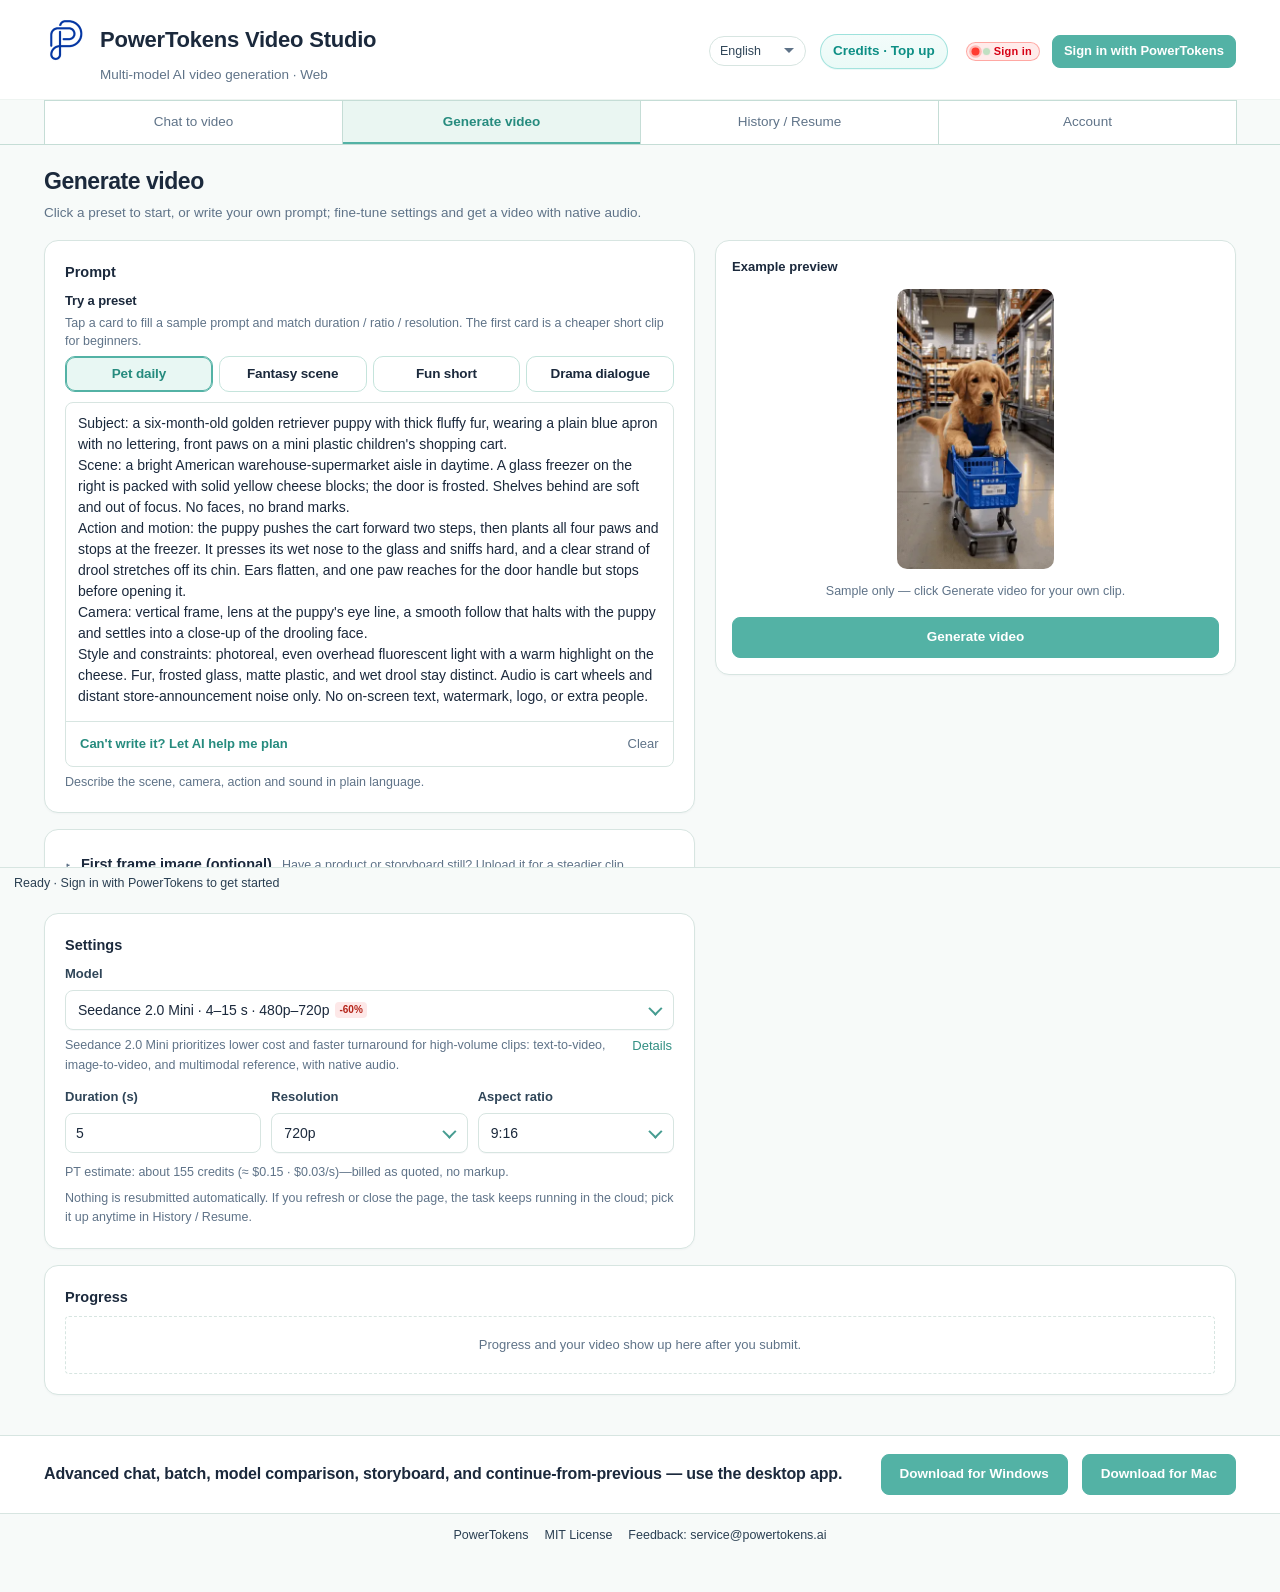
==== index.html @ 8c039199 "Bump the web app to 1.21 to match the desktop release. This release adds the Generate credit gate, i" ====
<!doctype html>
<html lang="zh-CN">
<head>
<meta charset="utf-8">
<meta name="viewport" content="width=device-width, initial-scale=1, viewport-fit=cover, interactive-widget=resizes-content">
<meta http-equiv="Content-Security-Policy" content="default-src 'self'; script-src 'self'; style-src 'self'; img-src 'self' data: blob: https:; media-src 'self' blob: https:; connect-src 'self' https:; object-src 'none'; base-uri 'self'; form-action 'none'">
<meta name="referrer" content="strict-origin-when-cross-origin">
<meta name="theme-color" content="#ffffff">
<meta name="mobile-web-app-capable" content="yes">
<meta name="apple-mobile-web-app-capable" content="yes">
<meta name="apple-mobile-web-app-title" content="Video Studio">
<meta name="description" content="Generate AI videos in your browser with Wan 3.0, Wan 3.0 Prime, Seedance 2.0, Seedance 2.0 Fast, Seedance 2.0 Mini, Seedance 2.5 and kling v3 via one PowerTokens API key. Works on phones and desktop.">
<title>PowerTokens Video Studio · Web</title>
<link rel="icon" type="image/png" href="assets/logo-88.png">
<link rel="apple-touch-icon" href="assets/icons/apple-touch-icon.png" sizes="180x180">
<link rel="manifest" href="manifest.webmanifest">
<link rel="stylesheet" href="css/style.css?v=20261125-1.21">
<link rel="preload" href="js/i18n.js?v=20261118-ime-i18n" as="script">
<link rel="preload" href="js/models.js?v=20261112-gen" as="script">
<link rel="preload" href="js/api.js?v=20261125-1.21" as="script">
<link rel="preload" href="js/utm.js?v=20261104-LoginGate" as="script">
<link rel="preload" href="js/oauth.js?v=20261106-DefaultChat" as="script">
<link rel="preload" href="js/chat-pilot.js?v=20261125-1.21" as="script">
<link rel="preload" href="js/app.js?v=20261125-1.21" as="script">
</head>
<body>
<noscript><div class="mock-banner">本页需要启用 JavaScript 才能生成视频。Please enable JavaScript.</div></noscript>
<div id="mock-banner" class="mock-banner" hidden data-i18n="mock_banner">模拟模式：不会调用真实接口，也不会扣费。</div>

<!-- Header: brand block (left) ↔ language + account cluster (right) for optical balance -->
<header class="app-header">
  <div class="header-bar">
    <div class="brand-block">
      <a class="brand" href="./">
        <img src="assets/logo-88.png" alt="" width="44" height="44">
        <span class="brand-name">PowerTokens Video Studio</span>
      </a>
      <p class="subtitle"><span data-i18n="subtitle">多模型 AI 视频生成 · 网页版</span></p>
    </div>
    <div class="header-toolbar">
      <div class="lang-switch" id="lang-switch" role="group" aria-label="Language"><select id="lang-select" aria-label="Language"></select></div>
      <div class="header-actions account-cluster">
        <div id="oauth-account" class="oauth-account" hidden>
          <span id="oauth-account-label" class="user-chip" title=""></span>
          <button type="button" id="oauth-logout" class="link link-small" data-i18n="oauth_logout">退出登录</button>
        </div>
        <a id="billing-chip" class="btn-credits credits-chip" href="https://powertokens.ai/zh-Hans/billing?utm_source=videostudio&utm_medium=web&utm_campaign=video-studio" target="_blank" rel="noopener" data-href="billing_url"><span id="billing-chip-text">积分充值</span></a>
        <span id="key-badge" class="key-status-pill is-bad header-key-pill" title="登录后自动填入 Key" aria-label="登录后自动填入 Key"><span class="key-status-dot key-status-dot-bad" aria-hidden="true"></span><span class="key-status-dot key-status-dot-ok" aria-hidden="true"></span><span id="key-badge-text" class="key-status-text">去登录</span></span>
        <button type="button" id="header-oauth-login" class="btn btn-accent btn-small" data-i18n="oauth_login">登录 PowerTokens</button>
      </div>
    </div>
  </div>
</header>

<nav class="tabs" aria-label="Tabs">
  <div class="tabs-inner" role="tablist">
    <button role="tab" type="button" data-tab="chat" aria-selected="false">
      <span class="tab-full" data-i18n="tab_chat">对话出片</span>
      <span class="tab-short" data-i18n="tab_chat_short">对话</span>
    </button>
    <button role="tab" type="button" data-tab="generate" class="active" aria-selected="true">
      <span class="tab-full" data-i18n="tab_generate">生成视频</span>
      <span class="tab-short" data-i18n="tab_generate_short">生成</span>
    </button>
    <button role="tab" type="button" data-tab="tasks">
      <span class="tab-full" data-i18n="tab_tasks">任务记录 / 恢复</span>
      <span class="tab-short" data-i18n="tab_tasks_short">任务</span>
      <span id="tasks-badge" class="badge-dot" hidden></span>
    </button>
    <button role="tab" type="button" data-tab="account">
      <span class="tab-full" data-i18n="tab_account">账号</span>
      <span class="tab-short" data-i18n="tab_account_short">账号</span>
    </button>
  </div>
</nav>

<main class="page">

  <!-- ============ 对话出片（试点） ============ -->
  <section id="panel-chat" class="panel panel-chat" role="tabpanel" hidden>
    <div class="chat-shell">
      <header class="chat-top">
        <div class="chat-top-main">
          <h1 class="chat-title" data-i18n="chat_title">对话出片</h1>
        </div>
        <button type="button" id="chat-reset" class="link link-small" data-i18n="chat_reset">重新开始</button>
      </header>
      <div class="chat-scroll">
        <div id="chat-thread" class="chat-thread" aria-live="polite"></div>
        <div id="chat-plan-mount" class="chat-plan-mount"></div>
        <p id="chat-status" class="chat-status muted small" hidden></p>
      </div>
      <div class="chat-dock">
        <div class="chat-composer">
          <textarea id="chat-input" rows="3" data-i18n-ph="chat_input_ph" placeholder="回复 PT，聊聊你想拍的画面…"></textarea>
          <button type="button" id="chat-send" class="btn btn-accent chat-send" data-i18n="chat_send">发送</button>
        </div>
      </div>
    </div>
  </section>

  <!-- ============ 生成视频 ============ -->
  <section id="panel-generate" class="panel" role="tabpanel">
    <div class="heading">
      <h1 data-i18n="gen_title">生成视频</h1>
      <p data-i18n="gen_desc">点预设直接开拍，或自己写描述；调整参数，生成带原生音效的视频。</p>
      <p id="chat-pilot-entry-wrap" class="chat-pilot-entry-wrap">
        <button type="button" id="chat-pilot-entry" class="btn btn-small chat-pilot-entry" hidden data-i18n="chat_entry_btn">试试对话出片（试点）</button>
      </p>
    </div>
    <div class="columns">
      <div class="col-left">
        <section class="card">
          <h3 class="card-title"><label for="gen-prompt" data-i18n="prompt_card">视频描述</label></h3>
          <div class="examples" id="gen-examples">
            <div class="examples-head">
              <p class="examples-label" data-i18n="examples_label">试试预设</p>
              <p class="examples-hint" data-i18n="examples_hint">点卡片填入示例提示词，并自动对齐时长 / 比例 / 分辨率。默认是更省积分的短片预设。</p>
            </div>
            <div class="example-chips" id="gen-example-chips" role="group" aria-label="Examples"></div>
          </div>
          <div id="gen-preview-mobile"><section id="gen-preset-preview" class="card" hidden></section></div>
          <p id="ai-plan-notice" class="ai-plan-notice" role="status" hidden data-i18n="ai_plan_notice"></p>
          <div class="gen-prompt-field">
            <textarea id="gen-prompt" rows="10" data-i18n-ph="prompt_placeholder" placeholder="例如：清晨的海边咖啡馆，镜头缓缓推近一杯拿铁，窗外海浪声，柔和暖光。"></textarea>
            <div class="ai-plan-action">
              <button type="button" id="gen-ai-plan" class="btn btn-small" data-i18n="ai_plan_button">不会写？让 AI 帮我构思</button>
              <button type="button" id="gen-prompt-clear" class="btn prompt-clear" data-i18n="prompt_clear">清空</button>
            </div>
          </div>
          <p class="muted small" data-i18n="prompt_desc">用自然语言描述画面、镜头、动作与声音。</p>
        </section>

        <details class="card ff-card-details" id="gen-ff-card">
          <summary class="ff-card-summary">
            <span class="onboard-chevron" aria-hidden="true">▸</span>
            <span class="card-title" data-i18n="first_frame_label">首帧图片（可选）</span>
            <span class="muted small ff-card-hint" data-i18n="first_frame_tip">有产品图/分镜图？上传后更稳。</span>
          </summary>
          <p class="muted small" id="gen-ff-tip" hidden data-i18n="first_frame_tip">有产品图/分镜图？上传后更稳。</p>
          <p class="muted small" id="gen-ff-unsupported" hidden data-i18n="first_frame_unsupported">当前模型仅支持文生视频，不使用首帧图片。</p>
          <div id="gen-ff-controls">
            <div class="ff-local">
              <label class="btn btn-small" for="gen-ff-file"><span data-i18n="first_frame_pick">选择本地图片</span></label>
              <input type="file" id="gen-ff-file" accept="image/*" class="sr-only">
              <div id="gen-ff-preview" class="ff-preview" hidden>
                <img id="gen-ff-img" alt="">
                <span id="gen-ff-info" class="muted small"></span>
                <button type="button" class="link" id="gen-ff-remove" data-i18n="first_frame_remove">移除图片</button>
              </div>
            </div>
            <details class="ff-url-details" id="gen-ff-url-details">
              <summary class="muted small" data-i18n="first_frame_url_summary">或粘贴公网图片链接</summary>
              <label class="field-label sr-only" for="gen-ff-url" data-i18n="media_first_frame">首帧图片</label>
              <input type="url" id="gen-ff-url" inputmode="url" autocomplete="off" data-i18n-ph="first_frame_url_ph" placeholder="https://… 公网图片链接">
            </details>
            <p id="gen-ff-note" class="badge badge-block badge-warn" hidden data-i18n="first_frame_wan_note">Wan 文档要求公网图片链接；本地图片会以内嵌图片提交，尚未用真实 Key 验证，失败时请改用公网链接。</p>
            <p id="gen-ff-error" class="error" hidden></p>
          </div>
        </details>

        <section class="card">
          <h3 class="card-title" data-i18n="params_card">生成参数</h3>
          <label class="field-label" for="gen-model" data-i18n="param_model">模型</label>
          <select id="gen-model"></select>
          <div class="model-desc-row">
            <span id="gen-model-desc" class="muted small"></span>
            <button type="button" class="link" id="gen-model-details">详情</button>
          </div>
          <div id="gen-model-full" class="model-full muted small" hidden></div>
          <p id="gen-notice" class="badge badge-block" hidden></p>
          <div class="fields">
            <div class="field">
              <label class="field-label" for="gen-duration" data-i18n="param_duration">时长（秒）</label>
              <input type="number" id="gen-duration" inputmode="numeric" min="2" max="30" step="1" value="5">
            </div>
            <div class="field">
              <label class="field-label" for="gen-res" data-i18n="param_resolution">分辨率</label>
              <select id="gen-res"></select>
            </div>
            <div class="field">
              <label class="field-label" for="gen-ratio" data-i18n="param_ratio">画面比例</label>
              <select id="gen-ratio"></select>
            </div>
          </div>
          <p id="gen-cost" class="muted small cost"></p>

          <p id="gen-error" class="error" hidden></p>
          <p class="muted small" data-i18n="cloud_note">提交后不会自动重复提交；刷新或关闭页面，任务仍在云端继续，可在「任务记录 / 恢复」里找回。</p>
        </section>
      </div>

      <div class="col-right">
        <div class="col-right-stack">
          <aside id="gen-insufficient" class="gen-insufficient" hidden role="status"><strong data-i18n="credits_insufficient">积分不足 · 去充值</strong><p id="gen-insufficient-body"></p><p id="gen-insufficient-suggest"></p><button type="button" id="gen-insufficient-topup" class="btn" data-i18n="credits_insufficient">积分不足 · 去充值</button></aside>
          <div class="gen-sticky-bar" id="gen-sticky-bar">
            <div class="gen-sticky-inner">
              <div class="actions gen-primary-actions">
                <button type="button" id="gen-submit" class="btn btn-accent" data-i18n="generate_btn">生成视频</button>
                <button type="button" id="gen-stop" class="btn" data-i18n="stop_btn" hidden disabled>停止等待</button>
              </div>
            </div>
          </div>
          <div id="gen-preview-desktop"></div>
        </div>
      </div>
    </div>

    <section class="card" id="progress-card">
      <h3 class="card-title" data-i18n="progress_card">任务进度</h3>
      <div id="gen-result"><p class="empty" data-i18n="result_empty">提交后，进度和视频会显示在这里。</p></div>
    </section>
  </section>

  <!-- ============ 任务记录 / 恢复 ============ -->
  <section id="panel-tasks" class="panel" role="tabpanel" hidden>
    <div class="heading">
      <h1 data-i18n="history_title">任务记录 / 恢复</h1>
      <p data-i18n="history_desc">继续查询原任务并下载，不会提交新生成任务。任务 ID 保存在这个浏览器里，刷新页面会自动接着查询。</p>
    </div>
    <section class="card">
      <h3 class="card-title" data-i18n="history_card">任务记录</h3>
      <p id="spend-line" class="spend-line" hidden><span id="spend-text"></span> <button type="button" class="link link-small" id="spend-reset" data-i18n="spend_reset">清零</button></p>
      <div id="tasks-list" class="task-list"></div>
      <div class="actions">
        <button type="button" class="btn" id="tasks-refresh" data-i18n="refresh">刷新</button>
        <button type="button" class="btn" id="tasks-copy" data-i18n="copy_all_ids">复制全部 ID</button>
        <button type="button" class="btn" id="tasks-clear" data-i18n="clear_done">清除已完成</button>
      </div>
    </section>
    <section class="card">
      <h3 class="card-title" data-i18n="manual_card">恢复其他任务</h3>
      <p class="muted" data-i18n="manual_card_desc">在 PowerTokens 后台找到任务 ID 后，可以在这里继续查询和下载。需使用提交该任务的 Key。</p>
      <div class="manual">
        <select id="manual-kind" aria-label="Task type"></select>
        <input type="text" id="manual-id" autocomplete="off" spellcheck="false" data-i18n-ph="manual_task_ph" placeholder="任务 ID">
        <button type="button" class="btn btn-accent" id="manual-btn" data-i18n="manual_btn">查询 / 下载</button>
      </div>
      <p id="manual-error" class="error" hidden></p>
    </section>
  </section>

  <!-- ============ Account / advanced key ============ -->
  <section id="panel-account" class="panel" role="tabpanel" hidden>
    <div class="heading">
      <h1 data-i18n="account_title">账号</h1>
      <p data-i18n="account_desc">登录后自动填入默认 Key 与积分。已有 sk- Key 或多 Key 用户，可在下方高级区粘贴进本浏览器。</p>
    </div>
    <div class="columns">
      <div class="col-left">
        <section class="card account-card">
          <h3 class="card-title" data-i18n="account_card">登录状态</h3>
          <p id="oauth-status" class="account-status muted" hidden></p>
          <p id="oauth-error" class="error" hidden></p>
          <div class="account-actions">
            <button type="button" class="btn btn-accent" id="oauth-login-btn" data-i18n="oauth_login">登录 PowerTokens</button>
            <button type="button" class="link link-small" id="oauth-logout-btn" data-i18n="oauth_logout" hidden>退出登录</button>
          </div>
          <hr>
          <p class="badge" data-i18n="browser_badge">仅保存在这个浏览器</p>
          <p class="muted" data-i18n="key_privacy">Key 保存在这个浏览器的本地存储（localStorage）里，只会发送到 api.powertokens.ai，不经过任何其他服务器。在公用设备上用完请点对应 Key 的「忘记」。</p>
          <p class="muted" data-i18n="no_repeat_key_note">任务已提交、网络超时或提交结果不明确时，不会自动重复生成。</p>
          <p class="muted"><a class="link" href="mailto:service@powertokens.ai" data-i18n="footer_feedback">反馈: service@powertokens.ai</a></p>
        </section>
      </div>
      <div class="col-right">
        <section class="card key-pool-card">
          <h3 class="card-title" data-i18n="pool_card">高级 · Key 池</h3>
          <p class="muted" data-i18n="pool_card_desc">已经有自己的 sk- Key，或需要多把 Key 切换时，在这里粘贴进池子。新手登录左侧即可，不必使用本区。</p>
          <p id="key-status" class="badge badge-block badge-bad" role="status" hidden></p>
          <ul id="key-pool-list" class="key-pool-list" hidden></ul>
          <details class="key-advanced-details" id="key-advanced-details">
            <summary class="key-advanced-summary">
              <span class="onboard-chevron" aria-hidden="true">▸</span>
              <span data-i18n="pool_advanced_summary">粘贴自己的 API Key</span>
            </summary>
            <div class="key-pool-add">
              <p class="muted small" data-i18n="pool_advanced_help">适用场景：官网已创建多把 Key、团队共用机、或暂时只用现有 Key 而不登录。粘贴后点「校验并保存」；通过才会写入本浏览器。</p>
              <label class="field-label" for="key-input" data-i18n="pool_add_label">粘贴 API Key（sk-…）</label>
              <div class="key-row">
                <input type="password" id="key-input" autocomplete="off" autocapitalize="off" spellcheck="false" data-i18n-ph="key_ph" placeholder="粘贴 Key（sk-…）">
                <label class="check"><input type="checkbox" id="key-show"> <span data-i18n="key_show">显示</span></label>
              </div>
              <p class="muted small" data-i18n="paste_hint">校验通过后 Key 只存在这个浏览器里；无效 Key 不会写入。</p>
              <div class="actions">
                <button type="button" class="btn btn-accent" id="key-save" data-i18n="key_verify">校验并保存</button>
                <a href="https://powertokens.ai/zh-Hans/api-keys?utm_source=videostudio&amp;utm_medium=web&amp;utm_campaign=video-studio" class="link" target="_blank" rel="noopener" data-href="signup_url" data-i18n="key_quota_tip_btn">管理额度和有效期 →</a>
              </div>
              <p id="key-error" class="error" hidden></p>
            </div>
          </details>
        </section>
      </div>
    </div>
  </section>
</main>

<aside class="desktop-cta" id="web-bottom-cta" aria-labelledby="web-bottom-desktop-title">
  <div class="desktop-cta-inner" id="web-bottom-desktop">
    <div class="desktop-cta-copy">
      <p class="desktop-cta-title" id="web-bottom-desktop-title" data-i18n="desktop_cta_title">高阶对话、批量、模型对比、分镜、接上一段，用桌面版。</p>
    </div>
    <div class="desktop-cta-actions">
      <a href="https://github.com/PowerTokens/video-studio/releases/latest/download/PowerTokensVideoStudio.exe" class="btn btn-accent" id="desktop-download-windows" data-i18n="desktop_cta_windows">下载 Windows 版</a>
      <a href="https://github.com/PowerTokens/video-studio/releases/latest/download/PowerTokensVideoStudio-macOS-arm64.dmg" class="btn btn-accent" id="desktop-download-mac" data-i18n="desktop_cta_mac">下载 Mac 版</a>
    </div>
  </div>
  <div class="desktop-cta-inner phone-cta" id="web-bottom-phone" hidden>
    <button type="button" class="btn btn-accent" id="phone-add-home-btn" data-i18n="phone_cta_btn">添加到手机桌面</button>
  </div>
</aside>

<footer class="footer">
  <span><a href="https://powertokens.ai/zh-Hans?utm_source=videostudio&amp;utm_medium=web&amp;utm_campaign=video-studio" id="footer-site" target="_blank" rel="noopener" data-href="site_url">PowerTokens</a></span>
  <span><a href="LICENSE" target="_blank" rel="noopener" data-i18n="footer_license">MIT 许可证</a></span>
  <span><a href="mailto:service@powertokens.ai" data-i18n="footer_feedback">反馈: service@powertokens.ai</a></span>
</footer>

<div id="statusbar" class="statusbar" role="status">就绪 · 登录 PowerTokens 即可开始</div>
<div id="toast" class="toast" role="status" aria-live="polite" hidden></div>

<div id="pwa-install-root">
  <div id="pwa-install-banner" class="pwa-install-banner" hidden role="region" aria-labelledby="pwa-install-banner-title">
    <img class="pwa-install-banner-icon" src="assets/icons/icon-192.png" width="40" height="40" alt="">
    <div class="pwa-install-banner-copy">
      <p id="pwa-install-banner-title" class="pwa-install-banner-title" data-i18n="pwa_banner_title">添加到手机桌面</p>
      <p class="pwa-install-banner-sub" data-i18n="pwa_banner_sub">下次点开图标，直接开始创作</p>
    </div>
    <button type="button" id="pwa-install-cta" class="btn btn-accent btn-small pwa-install-cta" data-i18n="pwa_banner_cta">添加</button>
    <button type="button" id="pwa-install-close" class="pwa-install-close">
      <span class="sr-only" data-i18n="pwa_banner_close">关闭</span>
      <span aria-hidden="true">×</span>
    </button>
  </div>

  <div id="pwa-install-overlay" class="pwa-install-overlay" hidden>
    <div id="pwa-install-sheet" class="pwa-install-sheet" role="dialog" aria-modal="true" aria-labelledby="pwa-install-sheet-title" tabindex="-1">
      <div class="pwa-install-handle" aria-hidden="true"></div>

      <div data-pwa-sheet="ios-safari">
        <h2 id="pwa-install-sheet-title" class="pwa-install-sheet-title" data-i18n="pwa_ios_title">把 Video Studio 放到桌面</h2>
        <p class="pwa-install-sheet-intro" data-i18n="pwa_ios_intro">请在 Safari 里完成下面两步。这是使用说明，网页无法直接弹出系统安装框。</p>
        <ol class="pwa-install-steps">
          <li class="pwa-install-step">
            <span class="pwa-install-step-num">1</span>
            <div class="pwa-install-step-text">
              <p class="pwa-install-step-title">
                <span class="pwa-ico" aria-hidden="true"><svg viewBox="0 0 24 24" fill="none" stroke="currentColor" stroke-width="2" stroke-linecap="round" stroke-linejoin="round"><path d="M12 4v11"/><path d="M8 8l4-4 4 4"/><path d="M6 13v5a2 2 0 0 0 2 2h8a2 2 0 0 0 2-2v-5"/></svg></span>
                <span data-i18n="pwa_ios_step1_title">点底栏的「分享」按钮</span>
              </p>
              <p class="pwa-install-step-body" data-i18n="pwa_ios_step1_body">就是 Safari 工具栏里那个方框上箭头的图标。</p>
            </div>
          </li>
          <li class="pwa-install-step">
            <span class="pwa-install-step-num">2</span>
            <div class="pwa-install-step-text">
              <p class="pwa-install-step-title">
                <span class="pwa-ico" aria-hidden="true"><svg viewBox="0 0 24 24" fill="none" stroke="currentColor" stroke-width="2" stroke-linecap="round" stroke-linejoin="round"><rect x="4" y="4" width="16" height="16" rx="3"/><path d="M12 8v8M8 12h8"/></svg></span>
                <span data-i18n="pwa_ios_step2_title">在菜单里选择「添加到主屏幕」</span>
              </p>
              <p class="pwa-install-step-body" data-i18n="pwa_ios_step2_body">再点添加即可。系统菜单需你在 Safari 中亲自完成。</p>
            </div>
          </li>
        </ol>
        <button type="button" class="btn btn-accent" data-pwa-gotit data-i18n="pwa_ios_gotit">知道了</button>
      </div>

      <div data-pwa-sheet="ios-other" hidden>
        <h2 id="pwa-install-sheet-title-other" class="pwa-install-sheet-title" data-i18n="pwa_ios_other_title">请用 Safari 打开</h2>
        <p class="pwa-install-sheet-intro" data-i18n="pwa_ios_other_body">iPhone 只能在 Safari 里添加到主屏幕。请用 Safari 打开本页，再点分享 → 添加到主屏幕。当前浏览器无法代为完成。</p>
        <button type="button" class="btn btn-accent" data-pwa-gotit data-i18n="pwa_ios_other_gotit">知道了</button>
      </div>

      <div data-pwa-sheet="android-menu" hidden>
        <h2 id="pwa-install-sheet-title-android" class="pwa-install-sheet-title" data-i18n="pwa_android_menu_title">添加到手机桌面</h2>
        <div class="pwa-install-product">
          <img src="assets/icons/icon-192.png" width="52" height="52" alt="">
          <div>
            <p class="pwa-install-product-name">PowerTokens Video Studio</p>
            <p class="pwa-install-product-kicker" data-i18n="pwa_product_kicker">网页应用</p>
          </div>
        </div>
        <p class="pwa-install-sheet-intro" data-i18n="pwa_android_menu_body">请打开浏览器菜单，选择「添加到主屏幕」或「安装应用」。本页无法直接调出系统确认。</p>
        <button type="button" class="btn btn-accent" data-pwa-gotit data-i18n="pwa_android_menu_gotit">知道了</button>
      </div>
    </div>
  </div>
</div>

<script src="js/i18n.js?v=20261118-ime-i18n"></script>
<!-- Language packs are loaded on demand by the catalog in i18n.js. -->
<script src="js/analytics-config.js?v=20261125-1.21"></script>
<script src="js/analytics.js?v=20261125-1.21"></script>
<script src="js/models.js?v=20261112-gen"></script>
<script src="js/api.js?v=20261125-1.21"></script>
<script src="js/utm.js?v=20261104-LoginGate"></script>
<script src="js/oauth.js?v=20261112-1.17"></script>
  <script src="js/payment-packages.js?v=20261113-packages2"></script>
  <script src="js/payment-copy.js?v=20261113-pay"></script>
  <script src="js/payment.js?v=20261120-outcomes"></script>
<script src="js/chat-pilot.js?v=20261125-1.21"></script>
<script src="js/app.js?v=20261125-1.21"></script>
<script src="js/pwa-install.js?v=20261112-cta"></script>
<script src="js/chat-layout.js?v=20261112-chat2"></script>
</body>
</html>
---- css/style.css ----
/*
 * PowerTokens Video Studio · Web
 * Visual language follows the desktop app (studio_ui.py): page #f5f7fb, white cards with a #dfe7ee
 * outline and 14px radius, ink #1b293c, muted #708194, teal accent #53b2a5 on pale #eaf6f2.
 * Mobile-first; the desktop two-column layout (2:1) starts at 1000px like studio_ui.Columns.
 */
:root {
  --page: #f7faf9;
  --white: #ffffff;
  --ink: #1b293c;
  --ink-2: #2f4558;
  --muted: #5f7388;
  --line: #d7e5e1;
  --accent: #53b2a5;
  --accent-active: #419f92;
  --accent-pressed: #348f83;
  --accent-text: #268b7e;
  --accent-link: #328f83;
  --pale: #eaf6f2;
  --hover: #edf7f4;
  --pressed: #deeee9;
  --btn-text: #2a3f52;
  --disabled-bg: #f3faf7;
  --disabled-text: #7a9099;
  --warn: #8a5a00;
  --warn-soft: #fff5e0;
  --bad: #b23b2e;
  --bad-soft: #fdecea;
  --radius: 14px;
  --font: "Microsoft YaHei UI", "PingFang SC", -apple-system, BlinkMacSystemFont, "Segoe UI", "Hiragino Sans GB", "Noto Sans CJK SC", "Noto Sans SC", Roboto, Arial, sans-serif;
}

* { box-sizing: border-box; }
html { -webkit-text-size-adjust: 100%; color-scheme: light; }
body {
  margin: 0; font-family: var(--font); font-size: 14px; line-height: 1.55;
  color: var(--ink); background: var(--page); min-height: 100vh; display: flex; flex-direction: column;
}
/* English pages: Latin fonts first so quotes, apostrophes and middle dots don't take full-width CJK glyphs. */
html:lang(en) body, html:lang(en) textarea, html:lang(en) input, html:lang(en) select, html:lang(en) button,
html:lang(es) body, html:lang(es) textarea, html:lang(es) input, html:lang(es) select, html:lang(es) button,
html:lang(pt) body, html:lang(pt) textarea, html:lang(pt) input, html:lang(pt) select, html:lang(pt) button {
  font-family: -apple-system, BlinkMacSystemFont, "Segoe UI", Roboto, "Helvetica Neue", Arial, "Microsoft YaHei UI", "PingFang SC", "Noto Sans CJK SC", sans-serif;
}
a { color: var(--accent-link); text-decoration: none; }
a:hover { text-decoration: underline; }
[hidden] { display: none !important; }
.sr-only { position: absolute; width: 1px; height: 1px; overflow: hidden; clip: rect(0 0 0 0); white-space: nowrap; border: 0; padding: 0; margin: -1px; }
hr { border: 0; border-top: 1px solid var(--line); margin: 14px 0; }
p { margin: 0; }
.mock-banner { background: #fff1c2; color: #6b4e00; text-align: center; font-size: 13px; padding: 6px 12px; }

/* ---------- header: brand block (left) ↔ toolbar (right), shared gutters ---------- */
.app-header { background: var(--white); padding: calc(12px + env(safe-area-inset-top)) 0 12px; border-bottom: 1px solid #eef4f1; }
.header-bar, .header-row {
  width: 100%; max-width: 1240px; margin: 0 auto; padding: 0 12px;
  display: flex; align-items: center; justify-content: space-between; gap: 12px 20px;
}
.header-bar { align-items: flex-start; flex-wrap: wrap; }
.brand-block {
  display: flex; flex-direction: column; align-items: flex-start; gap: 4px;
  min-width: 0; flex: 1 1 220px;
}
.brand { display: flex; align-items: center; gap: 10px; color: var(--ink); min-width: 0; max-width: 100%; }
.brand:hover { text-decoration: none; }
.brand img { width: 32px; height: 32px; flex: none; }
.brand-name { font-weight: 700; font-size: 15px; letter-spacing: -.01em; white-space: nowrap; overflow: hidden; text-overflow: ellipsis; }
.subtitle {
  color: var(--muted); font-size: 12.5px; margin: 0; line-height: 1.4;
  padding-left: 42px; /* align under brand name beside 32px logo + gap */
}
.subtitle .link { font-size: 12.5px; padding: 0 2px; }
.header-toolbar {
  display: flex; flex-wrap: wrap; align-items: center; justify-content: flex-end;
  gap: 8px 12px; flex: 1 1 260px; min-width: 0;
}
.header-actions { display: flex; flex-wrap: wrap; align-items: center; gap: 6px 10px; justify-content: flex-end; }
/* legacy two-row helpers kept for any residual markup */
.sub-row { margin-top: 6px; flex-wrap: wrap; row-gap: 6px; }

/* ---------- Account cluster (align PowerTokens console: name chip + credits pill) ---------- */
.account-cluster { gap: 8px 10px; }
.oauth-account {
  display: flex; align-items: center; gap: 8px; flex-wrap: wrap;
  max-width: 100%;
}
.account-cluster .oauth-account:not([hidden]) {
  /* Let name chip + logout sit in the same flex row as credits/pill */
  display: contents;
}
.account-cluster .oauth-account .user-chip { order: 1; }
.account-cluster .credits-chip, .account-cluster .btn-credits { order: 2; }
.account-cluster .header-key-pill { order: 3; }
.account-cluster #oauth-logout { order: 4; }
.account-cluster #header-oauth-login { order: 5; }
.user-chip, .oauth-account-label {
  display: inline-flex; align-items: center;
  font-size: 12.5px; font-weight: 600; color: var(--ink-2);
  background: #f3f7f6; border: 1px solid #d5e4df; border-radius: 999px;
  padding: 5px 12px; max-width: 200px; overflow: hidden; text-overflow: ellipsis; white-space: nowrap;
}
.account-card .account-status { margin: 0 0 10px; font-size: 13.5px; line-height: 1.45; }
.account-card .account-actions { display: flex; flex-wrap: wrap; align-items: center; gap: 10px 14px; margin-bottom: 4px; }
.header-key-pill { margin-left: 0; }
.oauth-login-card .btn-block + .btn-block { margin-top: 8px; }
.oauth-login-card--hero {
  border-color: #b9ddd4;
  background: linear-gradient(180deg, #f7fcfa 0%, #fff 55%);
  box-shadow: 0 1px 0 rgba(83, 178, 165, .08);
}
.badge-soft {
  display: inline-block;
  margin: 0 0 8px;
  padding: 3px 8px;
  border-radius: 999px;
  border: 1px solid #c9e4dc;
  background: #eef8f4;
  color: var(--accent-text);
  font-size: 12px;
  font-weight: 600;
}

.top-actions { display: flex; align-items: center; gap: 4px; flex: none; }
.lang-switch { display: flex; flex: none; align-items: center; margin-right: 2px; }
.lang-switch select,
.lang-switch #lang-select {
  font: inherit;
  font-size: 12.5px;
  line-height: 1.3;
  border: 1px solid var(--line);
  color: var(--ink-2);
  /* Avoid `background` shorthand fighting the custom chevron / native arrow. */
  background-color: var(--white);
  background-image: url("data:image/svg+xml,%3Csvg xmlns='http://www.w3.org/2000/svg' width='12' height='8' viewBox='0 0 12 8'%3E%3Cpath fill='%235f7388' d='M1 1l5 5 5-5'/%3E%3C/svg%3E");
  background-repeat: no-repeat;
  background-position: right 10px center;
  background-size: 12px 8px;
  padding: 5px 28px 5px 10px;
  cursor: pointer;
  border-radius: 999px;
  appearance: none;
  -webkit-appearance: none;
  -moz-appearance: none;
  max-width: 9.5rem;
  min-width: 5.5rem;
  min-height: 30px;
  color-scheme: light;
  accent-color: transparent;
  box-shadow: none;
}
.lang-switch select::-ms-expand { display: none; }
.lang-switch select option {
  background-color: #ffffff;
  color: var(--ink);
}
.lang-switch select:hover,
.lang-switch select:focus,
.lang-switch select:focus-visible,
.lang-switch select:active {
  border-color: #b9ddd4;
  outline: none;
  /* Override global `select:focus` teal ring so native highlight does not look like a filled pill. */
  box-shadow: none;
  background-color: var(--white);
  color: var(--ink-2);
  background-image: url("data:image/svg+xml,%3Csvg xmlns='http://www.w3.org/2000/svg' width='12' height='8' viewBox='0 0 12 8'%3E%3Cpath fill='%235f7388' d='M1 1l5 5 5-5'/%3E%3C/svg%3E");
  background-repeat: no-repeat;
  background-position: right 10px center;
  background-size: 12px 8px;
}

.badge {
  display: inline-block; background: var(--pale); color: var(--accent-text); padding: 6px 12px; font-size: 13px;
  border-radius: 8px; border: 1px solid #cfe6df; font-family: inherit; line-height: 1.4; font-weight: 600;
}
.badge-btn { cursor: pointer; font-size: 12.5px; padding: 5px 10px; }
.badge-btn:hover { background: var(--pressed); }
.badge-block { display: block; margin-top: 10px; }
.badge-warn { background: var(--warn-soft); color: var(--warn); }
.badge-bad {
  background: #ffe8e6; color: #ff3b30; border-color: #ffc9c4; font-weight: 600;
}
.link {
  font: inherit; font-size: 13px; color: var(--accent-link); background: none; border: 0; padding: 4px 2px; cursor: pointer;
  text-decoration: none; white-space: nowrap;
}
.link:hover { text-decoration: underline; }
.link-small { font-size: 12px; padding: 0 2px; }
.btn-credits, .credits-chip {
  display: inline-flex; align-items: center; gap: 4px;
  font-size: 12.5px; color: #0e8f85; border: 1px solid rgba(16, 182, 168, .35);
  background: linear-gradient(180deg, #f3fcfa 0%, #eafaf7 100%);
  padding: 5px 12px; border-radius: 999px; white-space: nowrap; font-weight: 650;
  box-shadow: 0 1px 0 rgba(16, 182, 168, .08);
}
/* External-link arrow removed — chip already reads as Top up / 充值 */
.btn-credits:hover, .credits-chip:hover { background: #e2f7f3; text-decoration: none; border-color: rgba(16, 182, 168, .5); }


/* ---------- empty-key login strip (retired) ---------- */
/* Under-tabs Key / Sign-in banner removed — header OAuth CTA + status bar only. */
.nokey-banner { display: none !important; }

/* ---------- notebook tabs (align with .page cards: same max-width + horizontal padding) ---------- */
.tabs {
  position: sticky; top: 0; z-index: 10; background: var(--page);
  border-bottom: 1px solid #c5ddd6;
}
.tabs-inner {
  width: 100%; max-width: 1240px; margin: 0 auto; padding: 0 12px;
  display: flex; gap: 0; overflow-x: auto; scrollbar-width: none;
}
.tabs-inner::-webkit-scrollbar { display: none; }
.tabs button {
  display: inline-flex; align-items: center; justify-content: center;
  flex: 1 1 0; min-width: 0; font: inherit; font-size: 13px; color: var(--muted); background: var(--white);
  border: 1px solid #c5ddd6; border-bottom: 0; margin-right: -1px; padding: 10px 8px; cursor: pointer;
  white-space: nowrap; text-align: center;
  overflow: hidden; text-overflow: ellipsis;
}
.tabs button[hidden] { display: none !important; flex: 0; padding: 0; margin: 0; border: 0; }
.tabs button:hover { background: var(--hover); color: var(--accent-text); }
.tabs button.active { background: var(--pale); color: var(--accent-text); font-weight: 600; box-shadow: inset 0 -2px 0 var(--accent); }
.tabs .tab-short { display: none; }
.tabs .tab-full, .tabs .tab-short { pointer-events: none; }

.badge-dot { display: inline-block; width: 8px; height: 8px; border-radius: 50%; background: #ff3b30; margin-left: 5px; vertical-align: 1px; box-shadow: 0 0 0 1px rgba(0,0,0,.06); }
.badge-dot-ok { background: #22c55e; }
.badge-dot-bad { background: #ff3b30; }

/* API Key tab status pill: bad / warn / ok dots + label */
.key-status-pill {
  display: inline-flex; align-items: center; gap: 4px;
  margin-left: 6px; padding: 2px 7px 2px 5px;
  border-radius: 999px; border: 1px solid #d5e4df; background: #f4faf7;
  vertical-align: middle; font-size: 11px; font-weight: 600; line-height: 1.2;
  color: var(--muted); transition: background .15s ease, border-color .15s ease, color .15s ease;
}
.key-status-dot {
  display: inline-block; width: 7px; height: 7px; border-radius: 50%;
  opacity: .28; flex: none; box-shadow: 0 0 0 1px rgba(0,0,0,.06);
  transition: opacity .15s ease, box-shadow .15s ease, transform .15s ease;
}
.key-status-dot-bad { background: #ff3b30; }
.key-status-dot-warn { background: #f59e0b; }
.key-status-dot-ok { background: #22c55e; }
.key-status-text { letter-spacing: .02em; white-space: nowrap; }
.key-status-pill.is-bad {
  color: #d70015; border-color: rgba(255, 59, 48, .38); background: rgba(255, 59, 48, .1);
}
.key-status-pill.is-bad .key-status-dot-bad {
  opacity: 1; transform: scale(1.15);
  box-shadow: 0 0 0 2px rgba(255, 59, 48, .28);
}
.key-status-pill.is-warn {
  color: #b45309; border-color: rgba(245, 158, 11, .45); background: rgba(245, 158, 11, .14);
}
.key-status-pill.is-warn .key-status-dot-warn {
  opacity: 1; transform: scale(1.15);
  box-shadow: 0 0 0 2px rgba(245, 158, 11, .32);
}
.key-status-pill.is-ok {
  color: #15803d; border-color: rgba(34, 197, 94, .42); background: rgba(34, 197, 94, .12);
}
.key-status-pill.is-ok .key-status-dot-ok {
  opacity: 1; transform: scale(1.15);
  box-shadow: 0 0 0 2px rgba(34, 197, 94, .28);
}
/* Soft cue when logged out / no key yet — point to Sign in, not a red alarm */
.key-status-pill.is-soft {
  color: var(--accent-text); border-color: #c9e4dc; background: #f7fcfa;
}
.key-status-pill.is-soft .key-status-dot-warn {
  opacity: .85; background: var(--accent);
  box-shadow: 0 0 0 2px rgba(83, 178, 165, .22);
}

/* ---------- page / headings / cards ---------- */
.page { width: 100%; max-width: 1240px; margin: 0 auto; padding: 14px 12px 20px; flex: 1; }
.heading { margin: 2px 0 16px; }
.heading h1 { font-size: 21px; margin: 0; line-height: 1.3; letter-spacing: -.02em; }
.heading p { color: var(--muted); margin-top: 6px; font-size: 13.5px; }
.columns { display: grid; grid-template-columns: minmax(0, 1fr); gap: 0 16px; }
.col-left, .col-right { min-width: 0; }
.col-right-stack { display: flex; flex-direction: column; gap: 0; min-width: 0; }
.card {
  background: var(--white); border: 1px solid var(--line); border-radius: var(--radius);
  padding: 16px; margin-bottom: 14px;
  box-shadow: 0 1px 2px rgba(27, 41, 60, .03);
}
.card-title { font-size: 14.5px; font-weight: 700; margin: 0 0 8px; }
.card-title label { cursor: inherit; }
.muted { color: var(--muted); }
.card > .muted:not(.small) { margin-bottom: 12px; }
.small { font-size: 12.5px; margin-top: 6px; }
.empty { color: var(--muted); font-size: 13px; text-align: center; padding: 18px 8px; border: 1px dashed var(--line); border-radius: 4px; }
.error { color: var(--bad); font-size: 13px; margin-top: 10px; }

/* ---------- inputs (desktop: white field, 1px #dfe7ee, teal focus) ---------- */
textarea, input[type="text"], input[type="url"], input[type="password"], input[type="number"], select {
  width: 100%; font: inherit; font-size: 16px; color: var(--ink); background: var(--white);
  border: 1px solid var(--line); border-radius: 8px; padding: 8px 10px; min-height: 40px; outline: none;
}
textarea { resize: vertical; min-height: 76px; line-height: 1.5; padding: 10px 12px; }
textarea:hover, input:hover, select:hover { border-color: #b7d9d1; }
textarea:focus, input:focus, select:focus { border-color: var(--accent); box-shadow: 0 0 0 3px rgba(83, 178, 165, .18); }
select {
  appearance: none; -webkit-appearance: none; -moz-appearance: none; padding-right: 32px; cursor: pointer;
  background-color: var(--white); color: var(--ink);
  background-image: linear-gradient(45deg, transparent 50%, var(--accent-text) 50%), linear-gradient(135deg, var(--accent-text) 50%, transparent 50%);
  background-position: calc(100% - 16px) 52%, calc(100% - 11px) 52%; background-size: 5px 5px, 5px 5px; background-repeat: no-repeat;
}
select:focus {
  background-color: #f7fcfa;
  background-image: linear-gradient(45deg, transparent 50%, var(--accent) 50%), linear-gradient(135deg, var(--accent) 50%, transparent 50%);
}
/* Prefer white option menus where the browser allows it (avoids OS cement gray). */
select option, select optgroup {
  background-color: #ffffff; color: var(--ink);
}
.field-label { display: block; color: var(--ink-2); font-size: 13px; font-weight: 600; margin: 0 0 6px; }
.fields { display: grid; grid-template-columns: repeat(3, minmax(0, 1fr)); gap: 10px; margin-top: 12px; }
.field { min-width: 0; }
.check { display: inline-flex; align-items: center; gap: 6px; color: var(--ink); font-size: 13px; white-space: nowrap; cursor: pointer; }
.check input { accent-color: var(--accent); width: 16px; height: 16px; margin: 0; }

/* ---------- buttons (desktop: flat, #4b6073 on white; Accent = teal) ---------- */
.btn {
  display: inline-flex; align-items: center; justify-content: center; gap: 6px; font: inherit; font-size: 13.5px;
  color: var(--btn-text); background: var(--white); border: 1px solid #b7d0c9; border-radius: 8px;
  padding: 8px 14px; min-height: 38px; cursor: pointer; text-decoration: none; white-space: nowrap; font-weight: 600;
}
.btn:hover { background: var(--hover); border-color: var(--accent); color: var(--accent-text); text-decoration: none; }
.btn:active { background: var(--pressed); }
.btn:disabled {
  background: #ffffff; color: var(--disabled-text); border-color: #d5ebe5;
  cursor: not-allowed; font-weight: 500; box-shadow: none;
}
.btn-accent { background: var(--accent); border-color: var(--accent); color: var(--white); padding: 9px 18px; }
.btn-accent:hover { background: var(--accent-active); border-color: var(--accent-active); }
.btn-accent:active { background: var(--accent-pressed); }
.btn-accent:disabled { background: #bddbd5; border-color: #bddbd5; color: #f6faf9; }
.btn-small { min-height: 32px; padding: 5px 11px; font-size: 13px; }
.btn-block { width: 100%; margin-top: 4px; }
.actions { display: flex; flex-wrap: wrap; align-items: center; gap: 8px; margin-top: 12px; }
.actions .btn-accent { min-width: 120px; }

/* ---------- generate ---------- */
.model-desc-row { display: flex; justify-content: space-between; align-items: flex-start; gap: 8px; }
.model-desc-row .link { flex: none; margin-top: 2px; }
.model-full { margin-top: 2px; }
.model-full a { margin-right: 14px; }
.cost { margin-top: 10px; }
.ff-local { display: flex; flex-wrap: wrap; align-items: center; gap: 10px; margin-top: 4px; }
.ff-preview { display: flex; align-items: center; gap: 10px; flex-wrap: wrap; }
.ff-preview img { width: 56px; height: 56px; object-fit: cover; border: 1px solid var(--line); }
.ff-url-details { margin-top: 10px; }
.ff-url-details summary { cursor: pointer; list-style: none; }
.ff-url-details summary::-webkit-details-marker { display: none; }
.ff-url-details[open] summary { margin-bottom: 6px; }
.ff-url-details input[type="url"] { width: 100%; }
#gen-ff-card.is-unsupported #gen-ff-controls { display: none; }
#gen-ff-card.is-unsupported #gen-ff-tip { display: none; }
.batch-hint { font-size: 12.5px; color: var(--muted); margin: 0 4px 14px; }
.batch-hint a { white-space: nowrap; }



/* ---------- custom select (white panel + teal accent; replaces OS cement dropdown) ---------- */
.cselect { position: relative; width: 100%; }
.cselect-native {
  position: absolute !important; width: 1px !important; height: 1px !important;
  padding: 0 !important; margin: -1px !important; overflow: hidden !important;
  clip: rect(0 0 0 0) !important; white-space: nowrap !important; border: 0 !important;
  opacity: 0 !important; pointer-events: none !important;
}
.cselect-trigger {
  width: 100%; display: flex; align-items: center; justify-content: space-between; gap: 10px;
  font: inherit; font-size: 16px; color: var(--ink); text-align: left;
  background: var(--white); border: 1px solid var(--line); border-radius: 8px;
  padding: 8px 12px; min-height: 40px; cursor: pointer; outline: none;
  box-shadow: 0 1px 0 rgba(27, 41, 60, .03);
}
.cselect-trigger:hover { border-color: #b7d9d1; background: #fbfdfe; }
.cselect.is-open .cselect-trigger,
.cselect-trigger:focus {
  border-color: var(--accent); box-shadow: 0 0 0 3px rgba(83, 178, 165, .18); background: #f7fcfa;
}
.cselect-trigger-label {
  flex: 1; min-width: 0; display: flex; align-items: center; gap: 6px; overflow: hidden;
}
.cselect-label-text {
  min-width: 0; overflow: hidden; text-overflow: ellipsis; white-space: nowrap;
}
.discount-badge {
  flex: none; display: inline-block; padding: 0 4px; border-radius: 4px;
  background: #fde8e8; color: #b42318; font-size: 10px; font-weight: 700;
  line-height: 16px; letter-spacing: 0;
}
.cselect-caret {
  flex: none; width: 10px; height: 10px; margin-right: 2px;
  border-right: 2px solid var(--accent-text); border-bottom: 2px solid var(--accent-text);
  transform: rotate(45deg) translateY(-2px); opacity: .85;
}
.cselect.is-open .cselect-caret { transform: rotate(225deg) translateY(-1px); }
.cselect-menu {
  position: absolute; left: 0; right: 0; top: calc(100% + 4px); z-index: 40;
  margin: 0; padding: 6px; list-style: none;
  background: #ffffff; border: 1px solid #c5ddd6; border-radius: 10px;
  box-shadow: 0 10px 28px rgba(27, 41, 60, .12), 0 0 0 1px rgba(83, 178, 165, .08);
  max-height: min(280px, 50vh); overflow: auto;
}
.cselect-opt {
  display: flex; align-items: center; gap: 8px;
  padding: 9px 10px; border-radius: 8px; cursor: pointer;
  color: var(--ink); font-size: 13.5px; line-height: 1.35;
}
.cselect-opt:hover { background: var(--hover); color: var(--accent-text); }
.cselect-opt.is-selected {
  background: var(--pale); color: var(--accent-text); font-weight: 600;
}
.cselect-opt.is-selected::after {
  content: ""; margin-left: auto; flex: none; width: 8px; height: 14px;
  border-right: 2px solid var(--accent); border-bottom: 2px solid var(--accent);
  transform: rotate(45deg) translateY(-2px);
}
@media (min-width: 640px) {
  .cselect-trigger { font-size: 14px; }
}
/* ---------- examples (compact chips; prompt gets the space) ---------- */
.examples {
  margin: 0 0 10px; padding: 0;
  background: none; border: 0; border-radius: 0;
}
.examples-head { margin: 0 0 6px; }
.examples-label {
  margin: 0; font-size: 13px; font-weight: 650; color: var(--ink);
  letter-spacing: -.01em;
}
/* Long hint used to eat a full paragraph above the chips; keep it off phones. */
.examples-hint { display: none; }
@media (min-width: 1000px) {
  .examples-hint { display: block; margin: 3px 0 0; font-size: 12.5px; color: var(--muted); line-height: 1.45; }
}
.example-chips {
  display: grid;
  grid-template-columns: repeat(2, minmax(0, 1fr));
  gap: 6px;
}
@media (min-width: 640px) {
  .example-chips { grid-template-columns: repeat(4, minmax(0, 1fr)); }
}
.example-chip,
.example-preset {
  display: flex; flex-direction: row; align-items: center; justify-content: center;
  text-align: center; font: inherit; font-size: 13px; font-weight: 550;
  color: var(--ink); background: var(--white);
  border: 1px solid #c5e4dc; border-radius: 10px; padding: 8px 10px;
  cursor: pointer; line-height: 1.3; min-height: 0; width: 100%;
  position: relative; box-shadow: none;
  transition: background .15s ease, border-color .15s ease, color .15s ease,
    box-shadow .15s ease;
}
.example-chip:hover,
.example-preset:hover {
  background: var(--hover); border-color: var(--accent);
  box-shadow: none; text-decoration: none;
  transform: none;
}
.example-chip:active,
.example-preset:active { background: var(--pressed); transform: none; }
.example-chip.active,
.example-preset.active {
  background: #e8f7f3; color: var(--accent-text); border-color: var(--accent);
  box-shadow: inset 0 0 0 1px var(--accent);
}
.example-chip .chip-title,
.example-preset .chip-title {
  font-weight: 650; font-size: 13.5px; color: inherit; letter-spacing: -.01em;
  padding: 0;
}
/* Title-only chips: blurbs made the cards tall and left empty space. */
#gen-example-chips .preset-blurb { display: none; }

.batch-sample-note { margin-top: 10px; }
/* ---------- compare ---------- */
.check-list { display: grid; gap: 2px; }
.check-item { display: flex; align-items: center; gap: 8px; padding: 6px 0; cursor: pointer; }
.check-item input { width: 16px; height: 16px; accent-color: var(--accent); margin: 0; flex: none; }
.check-item input:disabled + .check-text { opacity: .5; }
.check-text { display: flex; flex-wrap: wrap; justify-content: space-between; align-items: center; gap: 0 8px; flex: 1; font-size: 13.5px; }
.model-name-row { display: inline-flex; align-items: center; gap: 6px; min-width: 0; }
.model-limits { font-size: 12px; color: var(--muted); font-variant-numeric: tabular-nums; }
.plan { list-style: none; padding: 0; margin: 12px 0 0; display: grid; gap: 6px; }
.plan-item { font-size: 12.5px; border-top: 1px solid var(--line); padding-top: 6px; }
.plan-head { display: flex; flex-wrap: wrap; justify-content: space-between; gap: 0 8px; }
.plan-params { color: var(--muted); font-variant-numeric: tabular-nums; }
.plan .badge { font-size: 12px; padding: 4px 8px; margin-top: 4px; display: block; }
.cmp-grid { display: grid; grid-template-columns: minmax(0, 1fr); gap: 12px; }

/* ---------- task cards ---------- */
.task-list { display: grid; gap: 10px; }
.task { border: 1px solid var(--line); border-radius: 4px; padding: 12px; background: var(--white); display: flex; flex-direction: column; gap: 8px; min-width: 0; }
.task-head { display: flex; justify-content: space-between; align-items: center; gap: 8px; }
.task-title { display: flex; align-items: center; gap: 6px; min-width: 0; font-size: 14px; }
.tag { font-size: 11px; color: var(--accent-text); background: var(--pale); padding: 1px 7px; }
.state { font-size: 12px; padding: 3px 9px; white-space: nowrap; }
.state-busy { background: var(--pale); color: var(--accent-text); }
.state-ok { background: #e3f3ed; color: #236a5e; }
.state-warn { background: var(--warn-soft); color: var(--warn); }
.state-bad { background: var(--bad-soft); color: var(--bad); }
.state-idle { background: #eef7f4; color: var(--btn-text); }
.task-params { font-size: 12.5px; color: var(--muted); font-variant-numeric: tabular-nums; }
.task-prompt { font-size: 13px; color: var(--ink-2); display: -webkit-box; -webkit-line-clamp: 2; -webkit-box-orient: vertical; overflow: hidden; }
.task-meta { display: flex; justify-content: space-between; font-size: 12px; color: var(--muted); font-variant-numeric: tabular-nums; }
.task-error { font-size: 13px; color: var(--bad); background: var(--bad-soft); padding: 8px 10px; word-break: break-word; }
.tone-warn .task-error { color: var(--warn); background: var(--warn-soft); }
.task-id { display: flex; align-items: center; gap: 8px; font-size: 12px; min-width: 0; color: var(--muted); }
.task-id code { font-family: ui-monospace, SFMono-Regular, Menlo, Consolas, monospace; font-size: 12px; color: var(--ink-2); background: #f0f8f5; padding: 2px 6px; overflow: hidden; text-overflow: ellipsis; white-space: nowrap; min-width: 0; }
.task-actions { display: flex; flex-wrap: wrap; gap: 8px; }
.task .topup { align-self: flex-start; }
.player { width: 100%; background: #0d1522; max-height: 62vh; display: block; }
#gen-result .player { max-width: 760px; }
.progress { height: 6px; background: #e4f1ed; overflow: hidden; position: relative; }
.progress-fill { height: 100%; width: 4%; background: var(--accent); transition: width .4s ease; }
.progress.indeterminate .progress-fill { width: 30%; position: absolute; animation: slide 1.4s ease-in-out infinite; }
@keyframes slide { 0% { left: -30%; } 100% { left: 100%; } }
@media (prefers-reduced-motion: reduce) { .progress.indeterminate .progress-fill { animation: none; left: 0; width: 100%; opacity: .35; } }
.spend-line { margin: -2px 0 12px; font-size: 12px; color: var(--muted); }


/* Chevron reused by first-frame / key-advanced <details> summaries */
.onboard-chevron { flex: none; font-size: 12px; line-height: 1; color: var(--muted); }

/* ---------- history / keys ---------- */
.manual { display: grid; gap: 8px; }
.key-row { display: flex; gap: 12px; align-items: center; }
.key-row input[type="password"], .key-row input[type="text"] { flex: 1; min-width: 0; font-family: ui-monospace, SFMono-Regular, Menlo, Consolas, monospace; }
.key-pool-card .key-pool-add { margin-top: 12px; padding-top: 0; border-top: 0; }
.key-advanced-details {
  margin-top: 14px;
  padding-top: 12px;
  border-top: 1px dashed #d5ebe5;
}
.key-advanced-details > summary {
  list-style: none;
  cursor: pointer;
  display: inline-flex;
  align-items: center;
  gap: 8px;
  color: var(--accent-text);
  font-size: 13.5px;
  font-weight: 600;
  user-select: none;
}
.key-advanced-details > summary::-webkit-details-marker { display: none; }
.key-advanced-details[open] > summary { margin-bottom: 10px; }
.key-advanced-details[open] > summary .onboard-chevron { transform: rotate(90deg); }
.key-advanced-summary .onboard-chevron {
  transition: transform .15s ease;
}
.key-pool-list {
  list-style: none; margin: 10px 0 0; padding: 0;
  display: flex; flex-direction: column; gap: 8px;
}
.key-pool-item {
  display: flex; align-items: center; gap: 8px;
  border: 1px solid var(--line); border-radius: 8px; background: #f7fcfa;
  padding: 6px 8px 6px 6px;
}
.key-pool-item.is-active {
  border-color: #7ec9b8; background: #eef8f4;
  box-shadow: 0 0 0 1px rgba(83, 178, 165, .18);
}
.key-pool-select {
  flex: 1; min-width: 0; display: inline-flex; align-items: center; gap: 8px;
  font: inherit; text-align: left; background: transparent; border: 0;
  padding: 6px 8px; border-radius: 6px; cursor: pointer; color: var(--ink);
}
.key-pool-select:hover { background: rgba(83, 178, 165, .08); }
.key-pool-radio {
  width: 14px; height: 14px; border-radius: 50%; flex: none;
  border: 2px solid #b7d0c9; background: var(--white);
  box-shadow: inset 0 0 0 2px transparent;
}
.key-pool-item.is-active .key-pool-radio {
  border-color: var(--accent); background: var(--accent);
  box-shadow: inset 0 0 0 2px #eef8f4;
}
.key-pool-select code {
  font-family: ui-monospace, SFMono-Regular, Menlo, Consolas, monospace;
  font-size: 13px; color: var(--ink-2); background: transparent; padding: 0;
}
.key-pool-active-tag {
  margin-left: auto; flex: none;
  font-size: 11px; font-weight: 700; letter-spacing: .02em;
  color: #15803d; background: rgba(34, 197, 94, .12);
  border: 1px solid rgba(34, 197, 94, .35); border-radius: 999px;
  padding: 2px 8px;
}
.key-forget-one { flex: none; }


/* ---------- desktop download CTA (above footer) ---------- */
.desktop-cta {
  background: var(--white);
  border-top: 1px solid var(--line);
  border-bottom: 1px solid var(--line);
}
.desktop-cta-inner {
  width: 100%; max-width: 1240px; margin: 0 auto; padding: 16px 12px;
  display: flex; flex-wrap: wrap; align-items: center; justify-content: space-between; gap: 12px 18px;
}
.desktop-cta-copy { flex: 1 1 240px; min-width: 0; }
.desktop-cta-title {
  margin: 0; font-size: 15px; font-weight: 700; color: var(--ink); letter-spacing: -.01em;
}
.desktop-cta-desc {
  margin: 4px 0 0; font-size: 13px; color: var(--muted); line-height: 1.45;
}
.desktop-cta-actions {
  display: flex; flex-wrap: wrap; align-items: center; gap: 8px 14px; flex: none;
}
.desktop-cta-actions .btn { text-decoration: none; font-weight: 600; }
.desktop-cta-actions .btn:hover { text-decoration: none; }
.desktop-cta [hidden], .desktop-cta[hidden] { display: none; }
.phone-cta { justify-content: center; }
/* ---------- footer / status bar / toast ---------- */
.footer {
  display: flex; flex-wrap: wrap; justify-content: center; gap: 4px 16px; padding: 12px 12px 14px;
  font-size: 12.5px; color: var(--muted); text-align: center;
}
.footer a { color: var(--btn-text); }
.statusbar {
  position: sticky; bottom: 0; z-index: 9; background: var(--page); border-top: 1px solid var(--line);
  color: var(--btn-text); font-size: 12.5px; padding: 6px 14px calc(6px + env(safe-area-inset-bottom));
  white-space: nowrap; overflow: hidden; text-overflow: ellipsis;
}
.toast {
  position: fixed; left: 50%; bottom: calc(44px + env(safe-area-inset-bottom)); transform: translateX(-50%);
  background: rgba(27, 41, 60, .94); color: #fff; padding: 10px 16px; border-radius: 4px; font-size: 13.5px;
  max-width: calc(100% - 32px); box-shadow: 0 8px 24px rgba(0, 0, 0, .18); z-index: 50; text-align: center;
}

/* ---------- larger screens ---------- */
@media (min-width: 640px) {
  body { font-size: 14px; }
  .app-header { padding: 18px 0 14px; }
  .header-bar, .header-row { padding: 0 24px; align-items: center; }
  .header-bar { flex-wrap: nowrap; align-items: center; }
  .brand-block { flex: 0 1 auto; max-width: min(48%, 520px); }
  .header-toolbar { flex: 1 1 auto; justify-content: flex-end; flex-wrap: nowrap; }
  .account-cluster { flex-wrap: nowrap; }
  .brand img { width: 44px; height: 44px; }
  .brand { gap: 12px; }
  .brand-name { font-size: 22px; }
  .subtitle { font-size: 13.5px; padding-left: 56px; /* 44 logo + 12 gap */ }
  .sub-row { margin-top: 8px; flex-wrap: nowrap; }
  .lang-switch select { font-size: 13.5px; padding: 6px 30px 6px 12px; }
  .header-actions { gap: 8px 12px; }
  .badge-btn, .btn-credits, .credits-chip { font-size: 13.5px; padding: 6px 12px; }
  .tabs-inner { padding: 0 24px; }
  .desktop-cta-inner { padding: 18px 24px; }
  .desktop-cta-title { font-size: 16px; }
  .desktop-cta-desc { font-size: 13.5px; }
  .tabs button { font-size: 13.5px; padding: 11px 20px; }
  .page { padding: 20px 24px 24px; }
  .heading h1 { font-size: 23px; }
  .card { padding: 20px; margin-bottom: 16px; }
  .manual { grid-template-columns: 220px 1fr auto; }
  .cmp-grid { grid-template-columns: repeat(2, minmax(0, 1fr)); }
  .task-list { grid-template-columns: repeat(2, minmax(0, 1fr)); align-items: start; }
  textarea, input[type="text"], input[type="url"], input[type="password"], input[type="number"], select { font-size: 14px; }
}
@media (min-width: 1000px) {
  /* Balanced Generate: ~3:2 (was 2:1 — right column looked empty) */
  .columns { grid-template-columns: minmax(0, 1.25fr) minmax(300px, 1fr); gap: 0 20px; }
  .col-right-stack {
    position: sticky; top: 72px; align-self: start;
  }
  .cmp-grid.cols-3 { grid-template-columns: repeat(3, minmax(0, 1fr)); }
  .task-list { grid-template-columns: repeat(3, minmax(0, 1fr)); }
}

/* Independent preset surface, shared across responsive hosts. */
#gen-preset-preview { scroll-margin-top: 76px; }
#gen-preview-mobile #gen-preset-preview { margin: 12px 0; background: var(--bg); }
.preset-sample { text-align: center; }
.preset-sample-label { margin: 0 0 12px; font-size: 13px; font-weight: 600; text-align: left; }
.preset-sample-video {
  display: block; width: auto; max-width: 100%; height: auto; max-height: 280px;
  object-fit: contain; border-radius: 10px; margin: 0 auto;
}
.preset-sample-note { margin: 12px 0 0; line-height: 1.6; }
@media (max-width: 999px) {
  .preset-sample-video { max-height: 240px; }
}


#progress-card {
  scroll-margin-top: 68px;
}

/* ---------- beginner P0: sticky generate + collapsed first-frame ---------- */
.gen-sticky-bar {
  position: sticky;
  bottom: 34px; /* mobile: sit above sticky .statusbar */
  z-index: 11;
  margin: 0 -12px 0;
  padding: 10px 12px;
  background: rgba(250, 251, 252, .96);
  border-top: 1px solid var(--line);
  backdrop-filter: blur(8px);
  -webkit-backdrop-filter: blur(8px);
}
.gen-sticky-inner {
  width: 100%;
  max-width: 1240px;
  margin: 0 auto;
  display: flex;
  flex-wrap: wrap;
  align-items: center;
  justify-content: space-between;
  gap: 8px 14px;
}
.gen-primary-actions { margin-top: 0; flex: 1; }
.gen-primary-actions .btn-accent { width: 100%; }
@media (min-width: 640px) {
  .gen-sticky-bar { margin-left: -24px; margin-right: -24px; padding-left: 24px; padding-right: 24px; }
}
@media (min-width: 1000px) {
  /* Desktop: one card groups the preset preview above the actions.
     Keep the mobile DOM order and in-flow action placement unchanged. */
  #panel-generate .col-right-stack {
    background: var(--white);
    border: 1px solid var(--line);
    border-radius: var(--radius);
    padding: 16px;
    box-shadow: 0 1px 2px rgba(27, 41, 60, .03);
  }
  #gen-preview-desktop { order: -1; }
  #gen-preview-desktop #gen-preset-preview {
    margin: 0 0 16px;
    padding: 0;
    border: 0;
    background: transparent;
    box-shadow: none;
  }
  .gen-sticky-bar {
    position: static;
    bottom: auto;
    margin: 0;
    padding: 0;
    background: transparent;
    border: 0;
    backdrop-filter: none;
    -webkit-backdrop-filter: none;
  }
  .gen-sticky-inner {
    flex-direction: column;
    align-items: stretch;
    gap: 10px;
    max-width: none;
  }
  .gen-primary-actions { width: 100%; }
  .gen-primary-actions .btn { width: 100%; min-width: 0; }
}
.gen-insufficient { padding: 16px; margin: 12px 0; border: 1px solid #d8b579; border-radius: 12px; background: #fff8eb; color: #513d20; width: 100%; box-sizing: border-box; line-height: 1.6; }
.gen-insufficient p { margin: 8px 0; }
.gen-insufficient .btn { min-height: 44px; white-space: normal; }
.prompt-clear { min-height: 44px; margin: 0; flex: 0 0 auto; }

.ff-card-details > summary {
  list-style: none;
  cursor: pointer;
  display: flex;
  flex-wrap: wrap;
  align-items: baseline;
  gap: 6px 10px;
}
.ff-card-details > summary::-webkit-details-marker { display: none; }
.ff-card-details[open] > summary { margin-bottom: 10px; }
.ff-card-details[open] > summary .onboard-chevron { transform: rotate(90deg); }
.ff-card-summary .card-title { margin: 0; display: inline; }
.ff-card-hint { flex: 1 1 160px; }
.ff-card-details.is-unsupported .ff-card-hint { display: none; }

.oauth-logout-secondary {
  display: inline-block;
  margin-top: 10px;
}
.btn-credits.is-pulse {
  box-shadow: 0 0 0 3px rgba(20, 160, 133, .35);
  transition: box-shadow .2s ease;
}

@media (min-width: 900px) and (max-width: 999px) {
  .col-right-stack {
    position: sticky;
    top: 72px;
  }
}

/* ---------- Chat pilot (mobile-first, preview-4 style) ---------- */
body.pilot-chat-on .tabs [data-tab="chat"] { display: inline-flex; }
.tabs [data-tab="chat"][hidden] { display: none !important; }

/* Entry button retired: Chat is a first-class tab (PR #37+). */
.chat-pilot-entry-wrap { display: none !important; margin: 0; }
.chat-pilot-entry { display: none !important; }

.panel-chat { padding-bottom: 0; }
/* The thread owns the space and scrolling above the reply dock. */
.chat-shell {
  display: flex; flex-direction: column; gap: 10px;
  max-width: 720px; margin: 0 auto;
  min-height: 0;
}
.chat-top {
  display: flex; align-items: flex-start; justify-content: space-between; gap: 12px;
  flex: none;
}
.chat-title { margin: 0; font-size: 20px; letter-spacing: -.02em; }
.chat-subtitle { margin-top: 4px; }

.chat-scroll {
  flex: 0 1 auto;
  display: flex; flex-direction: column; gap: 12px;
  min-height: 0;
  padding-bottom: 4px;
}
.chat-thread {
  flex: 0 0 auto;
  display: flex; flex-direction: column; gap: 12px;
  background: var(--white);
  border: 1px solid var(--line);
  border-radius: var(--radius);
  padding: 14px 12px;
  min-height: 0;
  max-height: none;
  overflow: visible;
}
.chat-row { display: flex; gap: 8px; align-items: flex-start; max-width: 100%; }
.chat-row--user { justify-content: flex-end; }
.chat-row--assistant { justify-content: flex-start; }
.chat-avatar {
  flex: none; width: 28px; height: 28px; border-radius: 50%;
  background: var(--accent); color: #fff; font-size: 12px; font-weight: 700;
  display: flex; align-items: center; justify-content: center;
}
.chat-bubble {
  max-width: min(86%, 520px);
  padding: 10px 12px; border-radius: 14px;
  font-size: 14px; line-height: 1.5; white-space: pre-wrap; word-break: break-word;
}
.chat-bubble--assistant {
  background: #f3f7f6; color: var(--ink);
  border-bottom-left-radius: 4px;
}
.chat-bubble--user {
  background: var(--accent); color: #fff;
  border-bottom-right-radius: 4px;
}
/* Preview B: top-aligned thin brand caret; empty bubble ~avatar height */
.chat-bubble--streaming::after {
  content: "";
  display: inline-block;
  width: 2px;
  height: 14px;
  margin-left: 2px;
  border-radius: 1px;
  vertical-align: -0.12em;
  background: var(--accent);
  opacity: 0.85;
  animation: chat-stream-caret 1s steps(1) infinite;
}
.chat-bubble--streaming[data-streaming-empty="1"] {
  min-height: 28px;
  min-width: 36px;
  padding-top: 6px;
  padding-bottom: 6px;
  display: inline-flex;
  align-items: center;
}
.chat-bubble--streaming[data-streaming-empty="1"]::after {
  flex: none;
  vertical-align: middle;
  margin-left: 0;
}
@keyframes chat-stream-caret {
  0%, 49% { opacity: 0.85; }
  50%, 100% { opacity: 0; }
}


.chat-examples { display: flex; flex-direction: column; gap: 8px; }
.chat-examples-label { margin: 0; }
.chat-example-chips {
  display: grid; grid-template-columns: 1fr; gap: 8px;
}
@media (min-width: 520px) {
  .chat-example-chips { grid-template-columns: 1fr 1fr; }
}
.chat-example-chip {
  text-align: left;
  display: flex; flex-direction: column; gap: 4px;
  padding: 12px 12px;
  border-radius: 12px;
  border: 1px solid var(--line);
  background: var(--white);
  color: var(--ink);
  cursor: pointer;
}
.chat-example-chip:hover { border-color: #b9ddd4; background: var(--hover); }
.chat-example-title { font-weight: 700; font-size: 14px; color: var(--accent-text); }
.chat-example-blurb { font-size: 12px; color: var(--muted); line-height: 1.4; }

.chat-plan-mount { display: flex; flex-direction: column; gap: 10px; }
.chat-plan-card {
  background: var(--white);
  border: 1px solid #b9ddd4;
  border-radius: var(--radius);
  padding: 14px;
  box-shadow: 0 1px 0 rgba(83, 178, 165, .08);
}
.chat-plan-kicker {
  font-size: 12px; font-weight: 700; color: var(--accent-text);
  text-transform: none; margin-bottom: 4px;
}
.chat-plan-title { margin: 0 0 6px; font-size: 17px; }
.chat-plan-summary { margin: 0 0 8px; color: var(--ink-2); }
.chat-plan-meta { margin: 0 0 10px; }
.chat-plan-prompt { margin: 0 0 12px; }
.chat-plan-prompt summary {
  cursor: pointer; color: var(--accent-link); font-size: 13px; user-select: none;
}
.chat-plan-prompt-body {
  margin: 8px 0 0; padding: 10px; border-radius: 10px;
  background: #f5f8f7; border: 1px solid var(--line);
  white-space: pre-wrap; word-break: break-word;
  font-family: ui-monospace, SFMono-Regular, Menlo, Consolas, monospace;
  font-size: 12px; line-height: 1.45; max-height: 220px; overflow: auto;
}
.chat-plan-actions { display: flex; flex-wrap: wrap; gap: 8px; align-items: center; }
.chat-plan-warn {
  margin: 0 0 10px; padding: 8px 10px; border-radius: 10px;
  background: var(--warn-soft); color: var(--warn); font-size: 13px;
}
.chat-plan-soft {
  margin: 8px 0 0; padding: 0;
  font-size: 12.5px; line-height: 1.45;
}
.chat-plan-tip {
  margin: 8px 0 0; font-size: 12.5px; line-height: 1.45;
}
.chat-fallback-actions { display: flex; flex-wrap: wrap; gap: 8px; }

.chat-status { min-height: 1.2em; }
/* Clear the sticky .statusbar (padding + safe-area). Statusbar owns home-indicator inset;
   dock must NOT also add safe-area or it double-stacks into the gesture bar. */
.chat-dock {
  --chat-statusbar-clearance: calc(34px + env(safe-area-inset-bottom, 0px));
  flex: none;
  position: sticky;
  bottom: var(--chat-statusbar-clearance);
  z-index: 12; /* above .statusbar (z-index: 9) */
  margin-top: 8px; /* sit under examples when content is short — not margin-top:auto */
  padding: 10px 0 8px;
  background: var(--page);
  border-top: 1px solid #e4efeb;
  box-shadow: 0 -8px 16px -12px rgba(27, 41, 60, .18);
}
.chat-composer {
  display: flex; gap: 8px; align-items: flex-end;
  padding: 0;
  background: transparent;
}
.chat-composer textarea {
  flex: 1 1 auto; resize: none; min-height: 44px; max-height: 120px;
  border: 1px solid var(--line); border-radius: 12px;
  padding: 10px 12px; font: inherit; background: var(--white); color: var(--ink);
}
.chat-composer textarea:focus {
  outline: 2px solid rgba(83, 178, 165, .35); border-color: var(--accent);
}
.chat-send { flex: none; min-width: 72px; height: 44px; }
.chat-footnote { margin: 8px 0 0; line-height: 1.4; }
.chat-build {
  display: inline-block; margin-left: 4px; font-size: 11px; opacity: .55;
  font-variant-numeric: tabular-nums; letter-spacing: .02em;
}


/* Narrow phones: brand on its own row; short tab labels; less chrome stacking. */
@media (max-width: 639px) {
  .header-bar {
    flex-direction: column;
    align-items: stretch;
    gap: 8px;
  }
  .brand-block { flex: 0 1 auto; }
  .header-toolbar {
    flex: 0 0 auto;
    justify-content: flex-start;
    width: 100%;
  }
  .header-actions, .account-cluster {
    flex-wrap: wrap;
    justify-content: flex-start;
    width: 100%;
  }
  .account-cluster #header-oauth-login {
    flex: 1 1 auto;
    min-width: min(100%, 180px);
    justify-content: center;
  }
  /* Tagline is redundant under the brand name on a phone. */
  .subtitle { display: none; }
  /* Short tab labels so four equal tabs fit without colliding. */
  .tabs .tab-full { display: none; }
  .tabs .tab-short { display: inline; }
  .tabs-inner { padding: 0 8px; }
  .tabs button {
    font-size: 12.5px;
    padding: 10px 4px;
    letter-spacing: -0.01em;
    gap: 3px;
  }
}

@media (max-width: 640px) {
  /* The phone composer always stays at the viewport bottom. Measured heights
     keep the last message/chip scrollable above it, including wrapped copy. */
  body.pilot-chat-on .page:has(#panel-chat:not([hidden])) {
    --chat-bottom-clearance: var(--chat-statusbar-height, calc(34px + env(safe-area-inset-bottom, 0px)));
    padding-bottom: calc(var(--chat-dock-height, 180px) + var(--chat-bottom-clearance) + var(--chat-viewport-inset, 0px) + 16px);
  }
  body.pilot-chat-on.pwa-banner-on .page:has(#panel-chat:not([hidden])) {
    --chat-bottom-clearance: var(--chat-banner-height, calc(84px + env(safe-area-inset-bottom, 0px)));
  }
  .chat-shell { gap: 8px; }
  .chat-dock {
    position: fixed;
    left: 0;
    right: 0;
    bottom: calc(var(--chat-bottom-clearance) + var(--chat-viewport-inset, 0px));
    margin-top: 0;
    padding: 12px 16px 10px;
    background: var(--page);
  }
  /* Mask the area behind and below the floating banner, including its inset. */
  body.pwa-banner-on .chat-dock::after {
    content: "";
    position: absolute;
    top: 100%;
    left: 0;
    right: 0;
    height: var(--chat-bottom-clearance);
    background: var(--page);
    pointer-events: none;
  }
}

@media (min-width: 641px) {
  /* Desktop: cap the middle column so a long thread scrolls while dock stays sticky. */
  .chat-scroll {
    max-height: min(58vh, 560px);
    overflow: auto;
    -webkit-overflow-scrolling: touch;
    overscroll-behavior: contain;
  }
  .chat-dock {
    /* No sticky statusbar collision as often on desktop; keep a modest clearance. */
    --chat-statusbar-clearance: 12px;
    bottom: 12px;
  }
}


/* ---------- Add to Home Screen (PWA offer) ---------- */
/* Does not change existing header/chat layout unless the banner is visible. */
#pwa-install-root { pointer-events: none; }
#pwa-install-root > * { pointer-events: auto; }

.pwa-install-banner {
  position: fixed;
  left: 10px;
  right: 10px;
  bottom: calc(10px + env(safe-area-inset-bottom, 0px));
  z-index: 20;
  display: flex;
  align-items: center;
  gap: 10px;
  padding: 10px 10px 10px 10px;
  background: var(--white);
  border: 1px solid var(--line);
  border-radius: 14px;
  box-shadow: 0 6px 20px rgba(27, 41, 60, .12);
}
.pwa-install-banner[hidden],
.pwa-install-overlay[hidden],
[data-pwa-sheet][hidden] { display: none !important; }

.pwa-install-banner-icon {
  flex: none;
  width: 40px;
  height: 40px;
  border-radius: 10px;
  border: 1px solid var(--line);
  background: var(--white);
  object-fit: cover;
}
.pwa-install-banner-copy { flex: 1 1 auto; min-width: 0; }
.pwa-install-banner-title {
  margin: 0;
  font-size: 14px;
  font-weight: 700;
  color: var(--ink);
  line-height: 1.3;
}
.pwa-install-banner-sub {
  margin: 2px 0 0;
  font-size: 11.5px;
  color: var(--muted);
  line-height: 1.35;
}
.pwa-install-banner .pwa-install-cta {
  flex: none;
  min-height: 32px;
  padding: 5px 14px;
}
.pwa-install-close {
  flex: none;
  width: 32px;
  height: 32px;
  border: 0;
  background: transparent;
  color: var(--muted);
  font-size: 22px;
  line-height: 1;
  cursor: pointer;
  border-radius: 8px;
}
.pwa-install-close:hover { background: var(--hover); color: var(--ink-2); }
.pwa-install-close:focus-visible,
.pwa-install-cta:focus-visible,
.pwa-install-sheet .btn:focus-visible {
  outline: 2px solid rgba(83, 178, 165, .55);
  outline-offset: 2px;
}

body.pwa-banner-on {
  --pwa-banner-clearance: 84px;
}
body.pwa-banner-on .chat-dock {
  bottom: calc(var(--chat-statusbar-clearance) + var(--pwa-banner-clearance, 0px));
}
@media (max-width: 640px) {
  body.pwa-banner-on .chat-dock {
    bottom: calc(var(--chat-bottom-clearance) + var(--chat-viewport-inset, 0px));
  }
}
body.pwa-banner-on .statusbar {
  /* Keep the gesture/home inset on the banner instead of stacking two bars. */
  visibility: hidden;
  pointer-events: none;
}
body.pwa-banner-on .toast {
  bottom: calc(var(--pwa-banner-clearance, 84px) + 12px + env(safe-area-inset-bottom, 0px));
}

.pwa-install-overlay {
  position: fixed;
  inset: 0;
  z-index: 40;
  background: rgba(27, 41, 60, .40);
  display: flex;
  align-items: flex-end;
  justify-content: center;
}
.pwa-install-sheet {
  width: 100%;
  max-width: 520px;
  max-height: min(86vh, 640px);
  overflow: auto;
  background: var(--white);
  border-radius: 20px 20px 0 0;
  padding: 10px 20px calc(16px + env(safe-area-inset-bottom, 0px));
  box-shadow: 0 -8px 28px rgba(27, 41, 60, .16);
  outline: none;
}
.pwa-install-handle {
  width: 44px;
  height: 5px;
  border-radius: 99px;
  background: #aab0b6;
  margin: 2px auto 16px;
}
.pwa-install-sheet-title {
  margin: 0 0 8px;
  font-size: 18px;
  letter-spacing: -.02em;
  color: var(--ink);
  font-weight: 700;
}
.pwa-install-sheet-intro,
.pwa-install-step-body {
  margin: 0 0 12px;
  font-size: 12.5px;
  line-height: 1.5;
  color: var(--muted);
}
.pwa-install-steps { list-style: none; margin: 8px 0 12px; padding: 0; }
.pwa-install-step {
  display: flex;
  gap: 12px;
  align-items: flex-start;
  margin: 0 0 14px;
}
.pwa-install-step-num {
  flex: none;
  width: 28px;
  height: 28px;
  border-radius: 50%;
  border: 1.5px solid var(--accent);
  background: var(--pale);
  color: var(--accent-text);
  font-size: 13px;
  font-weight: 700;
  display: flex;
  align-items: center;
  justify-content: center;
}
.pwa-install-step-text { min-width: 0; flex: 1; }
.pwa-install-step-title {
  margin: 0 0 4px;
  font-size: 14px;
  font-weight: 700;
  color: var(--ink);
  display: flex;
  align-items: center;
  gap: 6px;
}
.pwa-install-step-body { margin: 0; }
.pwa-install-sheet .btn { width: 100%; margin-top: 4px; }
.pwa-install-product {
  display: flex;
  align-items: center;
  gap: 12px;
  margin: 8px 0 14px;
}
.pwa-install-product img {
  width: 52px;
  height: 52px;
  border-radius: 12px;
  border: 1px solid var(--line);
  background: var(--white);
}
.pwa-install-product-name { margin: 0; font-size: 15px; font-weight: 700; color: var(--ink); }
.pwa-install-product-kicker { margin: 2px 0 0; font-size: 12px; color: var(--muted); }

.pwa-ico {
  display: inline-flex;
  width: 18px;
  height: 18px;
  flex: none;
  color: var(--accent-text);
}
.pwa-ico svg { width: 18px; height: 18px; display: block; }

/* Anonymous usage-stats notice — compact, non-blocking */

@media (max-width: 999px) {
  /* In-flow action: do not pin Generate or the top-up link to the viewport. */
  #panel-generate .gen-sticky-bar {
    position: static;
    bottom: auto;
    left: auto;
    right: auto;
    margin: 12px 0 0;
    padding: 0;
    background: transparent;
    border: 0;
    backdrop-filter: none;
    -webkit-backdrop-filter: none;
    z-index: auto;
  }
  #panel-generate .gen-sticky-inner {
    display: block;
    max-width: none;
  }
}


/* Chat turns share the page surface; suggestions and drafts belong to PT. */
.chat-thread { background: transparent; border: 0; padding: 10px 0; gap: 22px; }
.chat-bubble--assistant { background: transparent; border: 0; padding: 0; min-width: 0; }
.chat-example-chips { display: flex; flex-wrap: wrap; gap: 8px; margin-top: 12px; }
.chat-example-chip { display: inline-flex; padding: 8px 12px; border-radius: 20px; font: inherit; font-size: 13px; line-height: 1.4; }
.chat-plan-inline { margin-top: 12px; }
.chat-plan-prompt-body { font-family: inherit; font-size: 14px; line-height: 1.65; max-height: none; overflow: visible; margin: 0; background: rgba(83,178,165,.055); }
.chat-plan-question { margin: 14px 0 10px; }
.chat-dock { border-top: 0; box-shadow: none; }

/* Dialogue room: bounded message history and a substantial reply bar. */
body:has(#panel-chat:not([hidden])) { overflow: hidden; }
body:has(#panel-chat:not([hidden])) .footer,
body:has(#panel-chat:not([hidden])) .statusbar { display: none; }
body.pilot-chat-on .page:has(#panel-chat:not([hidden])) { padding-bottom: 0; --chat-bottom-clearance: 0px; }
.chat-shell {
  height: var(--chat-room-height, calc(100dvh - 210px));
  gap: 0;
}
.chat-top { padding-bottom: 14px; border-bottom: 1px solid var(--line); }
.chat-scroll {
  flex: 1 1 auto; min-height: 0; max-height: none;
  overflow-y: auto; overscroll-behavior: contain;
  padding: 18px 4px 16px; scrollbar-width: thin;
}
.chat-thread { margin-top: auto; padding: 0; gap: 20px; }
.chat-bubble--assistant {
  background: var(--white); border: 1px solid var(--line);
  border-radius: 16px; border-top-left-radius: 4px; padding: 14px;
}
.chat-bubble--user { border-radius: 16px; border-bottom-right-radius: 4px; padding: 12px 16px; }
.chat-avatar { width: 30px; height: 30px; }
.chat-dock {
  flex: none; position: relative; bottom: auto; margin: 0; padding: 12px 0 max(14px, env(safe-area-inset-bottom));
  background: var(--page); border-top: 1px solid var(--line);
}
.chat-composer {
  padding: 10px; gap: 10px; background: #fff;
  border: 1.5px solid #a4c9c1; border-radius: 20px;
  box-shadow: 0 3px 16px rgba(36, 87, 75, .08);
}
.chat-composer:focus-within { border-color: var(--accent-text); box-shadow: 0 0 0 3px rgba(83,178,165,.12); }
.chat-composer textarea {
  min-width: 0; min-height: 78px; max-height: 180px;
  padding: 6px 4px; border: 0; border-radius: 0;
  background: transparent; font-size: 16px; line-height: 24px;
}
.chat-composer textarea:focus { outline: none; }
.chat-composer textarea::placeholder { color: #647e79; opacity: 1; }
.chat-send { min-width: 64px; height: 46px; border-radius: 13px; font-weight: 700; }
.chat-footnote { display: none; }
.chat-status { font-size: 12px; margin-left: 38px; }
@media (max-width: 640px) {
  body.pilot-chat-on .page:has(#panel-chat:not([hidden])) { padding-bottom: 0; }
  .chat-shell { padding-bottom: var(--chat-bottom-clearance); }
  .chat-top { padding-bottom: 10px; }
  .chat-scroll { padding-top: 14px; }
  .chat-dock { position: relative; left: auto; right: auto; padding: 10px 12px max(12px, env(safe-area-inset-bottom)); bottom: auto; }
}
body.pwa-banner-on .chat-dock { bottom: auto; }
@media (min-width: 641px) {
  body.pilot-chat-on.pwa-banner-on .page:has(#panel-chat:not([hidden])) { padding-bottom: var(--chat-banner-height, 100px); }
}

body:has(#panel-chat:not([hidden])) .desktop-cta,
body:has(#panel-chat:not([hidden])) .phone-cta { display: none; }

/* In-app payment picker */
/* Anonymous usage-stats notice — compact, non-blocking */

/* Checkout: distinct price, credit balance, and payment method hierarchy. */
/* Reset native dialog chrome, including the UA focus outline and padding. */
dialog.payment-picker { position:relative; width:min(560px, calc(100vw - 32px)); box-sizing:border-box; padding:24px; border:1px solid #dfe7ee; outline:none; border-radius:18px; background:#f5f7fb; color:#1b293c; box-shadow:0 16px 48px #1b293c26; }

dialog.payment-picker:focus, dialog.payment-picker:focus-visible { outline:none; }

.payment-picker::backdrop { background:#1b293c66; }

.payment-picker h2 { font-size:20px; margin:0 32px 22px 0; }

.payment-packages { display:grid; grid-template-columns:repeat(2, minmax(0, 1fr)); gap:12px; }

@media (max-width:540px) {
  .payment-packages { gap:8px; }
}

.payment-picker .payment-card { border:1px solid #dfe7ee; border-radius:14px; background:white; color:#1b293c; padding:16px; cursor:pointer; text-align:left; }

.payment-card { display:flex; flex-direction:column; align-items:flex-start; gap:4px; min-height:135px; position:relative; }

.payment-picker .payment-card[aria-pressed="true"] { border:2px solid #53b2a5; background:#eaf6f2; padding:15px; }

.payment-price { font-size:26px; margin-top:18px; }

.payment-credits { font-size:19px; font-weight:600; }

.payment-card > span:last-child { color:#5f7388; font-size:13px; }

.payment-badge { position:absolute; top:8px; right:10px; color:#267d70; font-size:12px; }

.payment-methods { display:flex; flex-wrap:wrap; gap:12px 24px; margin-top:20px; }

.payment-picker .payment-method { display:flex; align-items:center; gap:8px; min-height:40px; padding:0; color:#1b293c; cursor:pointer; font-size:14px; }

.payment-method input[type="radio"] { appearance:auto; width:18px; height:18px; margin:0 2px 0 0; accent-color:#267d70; cursor:pointer; }

.payment-method input:focus-visible { outline:2px solid #267d70; outline-offset:3px; }

.payment-icon { display:block; width:24px; height:18px; flex:0 0 24px; }

.payment-status { margin:0; }

.payment-status:not(:empty) { margin-top:12px; }

.payment-custom { margin-top:12px; }

.payment-custom:not([hidden]) { display:flex; flex-wrap:wrap; align-items:center; gap:10px; }

.payment-custom input { width:100px; }

.payment-picker .payment-close { position:absolute; top:10px; right:12px; border:0; background:transparent; font-size:25px; color:#708194; }

.payment-picker .payment-buy { margin-top:24px; margin-bottom:12px; width:100%; background:#53b2a5; border:0; border-radius:10px; padding:12px; color:#1b293c; font-weight:600; }

.payment-picker .payment-check { display:block; width:100%; background:transparent; border:0; padding:12px; color:#5f7388; }

.payment-links { display:flex; flex-wrap:wrap; justify-content:center; gap:8px 16px; text-align:center; }
.payment-links a { color:#5f7388; font-size:13px; overflow-wrap:anywhere; }

.payment-picker button:focus-visible { outline:3px solid #419f92; outline-offset:2px; }

/* In-field prompt: one shared outline for textarea + slim footer toolbar. */
.gen-prompt-field {
  display: flex;
  flex-direction: column;
  background: var(--white);
  border: 1px solid var(--line);
  border-radius: 8px;
  min-width: 0;
}
.gen-prompt-field:hover { border-color: #b7d9d1; }
.gen-prompt-field:focus-within {
  border-color: var(--accent);
  box-shadow: 0 0 0 3px rgba(83, 178, 165, .18);
}
.gen-prompt-field:has(#gen-prompt.ai-plan-filled) {
  border-color: #369e90;
  background-color: rgba(45, 160, 143, .08);
  box-shadow: 0 0 0 2px rgba(45, 160, 143, .18);
}
.gen-prompt-field #gen-prompt.ai-plan-filled {
  border: 0 !important;
  box-shadow: none !important;
  background-color: transparent !important;
}
#gen-prompt,
.gen-prompt-field #gen-prompt {
  min-height: 220px;
  max-height: 60vh;
  line-height: 1.5;
  border: 0;
  border-radius: 0;
  box-shadow: none;
  background: transparent;
  padding: 10px 12px 12px;
  resize: none; /* keep the hairline footer clean; height is already auto-fit */
}
.gen-prompt-field #gen-prompt:hover,
.gen-prompt-field #gen-prompt:focus {
  border: 0;
  box-shadow: none;
  outline: none;
}
/* Slim in-field footer toolbar with text actions. */
.ai-plan-action {
  display: flex;
  justify-content: space-between;
  align-items: center;
  gap: 12px;
  flex-wrap: nowrap;
  margin: 0;
  padding: 0 8px 0 10px;
  min-height: 44px;
  border: 0;
  border-top: 1px solid var(--line);
  background: transparent;
  box-shadow: none;
}
.ai-plan-action .btn,
.ai-plan-action #gen-ai-plan,
.ai-plan-action .prompt-clear {
  flex: 0 0 auto;
  min-height: 44px;
  padding: 10px 4px;
  border: 0;
  border-radius: 0;
  background: transparent;
  box-shadow: none;
  line-height: 1.35;
  white-space: nowrap;
}
.ai-plan-action #gen-ai-plan {
  flex: 0 1 auto;
  min-width: 0;
  color: var(--accent-text);
  font-size: 13px;
  font-weight: 650;
  text-align: left;
  justify-content: flex-start;
}
.ai-plan-action #gen-ai-plan:hover,
.ai-plan-action #gen-ai-plan:active {
  color: var(--accent-active);
  background: transparent;
  border: 0;
  box-shadow: none;
  text-decoration: underline;
}
.ai-plan-action #gen-ai-plan:active { color: var(--accent-pressed); }
.ai-plan-action .prompt-clear {
  min-width: 44px;
  margin-left: auto;
  font-size: 13px;
  font-weight: 500;
  color: var(--muted);
}
.ai-plan-action .prompt-clear:hover,
.ai-plan-action .prompt-clear:active {
  color: var(--ink-2);
  background: transparent;
  border: 0;
  box-shadow: none;
  text-decoration: underline;
}
.ai-plan-action .prompt-clear:active { color: var(--ink); }
.ai-plan-action .btn:focus-visible { outline: 2px solid var(--accent-active); outline-offset: 2px; }
.ai-plan-notice { margin: 0 0 10px; padding: 12px 14px; border: 1px solid #5aafa3; border-radius: 10px; background: rgba(45, 160, 143, .10); color: inherit; font-size: 14px; }
.ai-plan-notice[hidden] { display: none; }
.ai-plan-filled, .cselect.ai-plan-filled .cselect-trigger { border-color: #369e90 !important; background-color: rgba(45, 160, 143, .10) !important; box-shadow: 0 0 0 2px rgba(45, 160, 143, .18); }

.chat-login-confirm { display:block; margin-top:12px; min-height:44px; padding:10px 18px; white-space:normal; }
.payment-auth-notice:not([hidden]) { display:block; padding:14px; margin:24px 0 12px; border:1px solid #b9dcd5; border-radius:10px; background:#eaf6f2; color:#234c45; line-height:1.5; }
.payment-auth-notice p { margin:0 0 12px; }
.payment-picker .payment-confirm { width:100%; min-height:44px; padding:12px; border:0; border-radius:8px; background:#267d70; color:white; font:inherit; white-space:normal; cursor:pointer; }
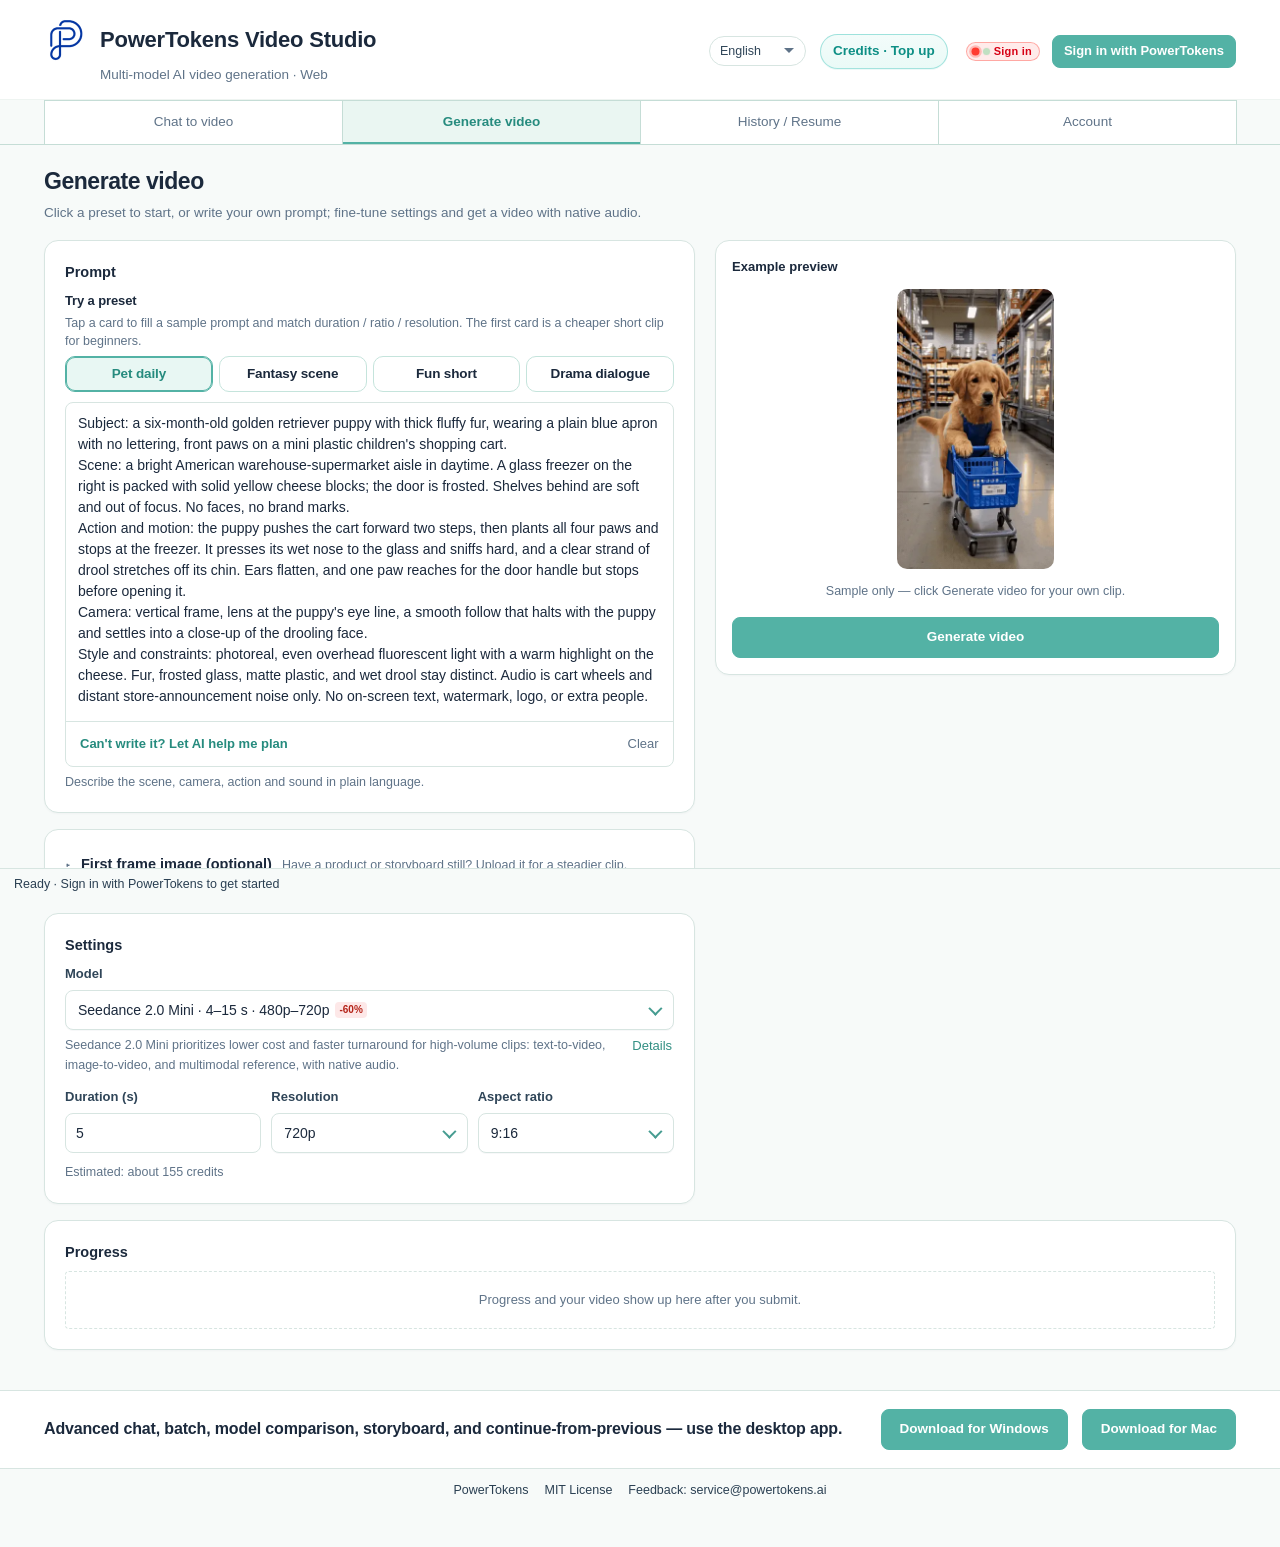
==== commit bfba78c9: "feat(web): single credit-gate card, credits-only estimate, gate OAuth-expired submits" ====
--- a/index.html
+++ b/index.html
@@ -186,13 +186,12 @@
           <p id="gen-cost" class="muted small cost"></p>
 
           <p id="gen-error" class="error" hidden></p>
-          <p class="muted small" data-i18n="cloud_note">提交后不会自动重复提交；刷新或关闭页面，任务仍在云端继续，可在「任务记录 / 恢复」里找回。</p>
         </section>
       </div>
 
       <div class="col-right">
         <div class="col-right-stack">
-          <aside id="gen-insufficient" class="gen-insufficient" hidden role="status"><strong data-i18n="credits_insufficient">积分不足 · 去充值</strong><p id="gen-insufficient-body"></p><p id="gen-insufficient-suggest"></p><button type="button" id="gen-insufficient-topup" class="btn" data-i18n="credits_insufficient">积分不足 · 去充值</button></aside>
+          <aside id="gen-insufficient" class="gen-insufficient" hidden role="status"><strong data-i18n="credits_insufficient">积分不足</strong><p id="gen-insufficient-body"></p><p id="gen-insufficient-suggest" class="gen-insufficient-suggest"></p><button type="button" id="gen-insufficient-topup" class="btn btn-accent" data-i18n="topup_btn">去充值</button></aside>
           <div class="gen-sticky-bar" id="gen-sticky-bar">
             <div class="gen-sticky-inner">
               <div class="actions gen-primary-actions">
--- a/css/style.css
+++ b/css/style.css
@@ -765,9 +765,12 @@
   .gen-primary-actions { width: 100%; }
   .gen-primary-actions .btn { width: 100%; min-width: 0; }
 }
-.gen-insufficient { padding: 16px; margin: 12px 0; border: 1px solid #d8b579; border-radius: 12px; background: #fff8eb; color: #513d20; width: 100%; box-sizing: border-box; line-height: 1.6; }
-.gen-insufficient p { margin: 8px 0; }
-.gen-insufficient .btn { min-height: 44px; white-space: normal; }
+.gen-insufficient { padding: 14px 16px; margin: 12px 0; border: 1px solid #d8b579; border-radius: 12px; background: #fff8eb; color: #513d20; width: 100%; box-sizing: border-box; line-height: 1.55; }
+.gen-insufficient strong { display: block; font-size: 14.5px; margin-bottom: 4px; }
+.gen-insufficient p { margin: 6px 0; font-size: 13.5px; }
+.gen-insufficient .gen-insufficient-suggest { font-weight: 600; color: #3f2e15; margin-top: 8px; }
+.gen-insufficient .btn { display: block; min-height: 40px; margin: 10px auto 0; white-space: normal; }
+.task-credit-gate { margin: 2px 0 0; }
 .prompt-clear { min-height: 44px; margin: 0; flex: 0 0 auto; }
 
 .ff-card-details > summary {
